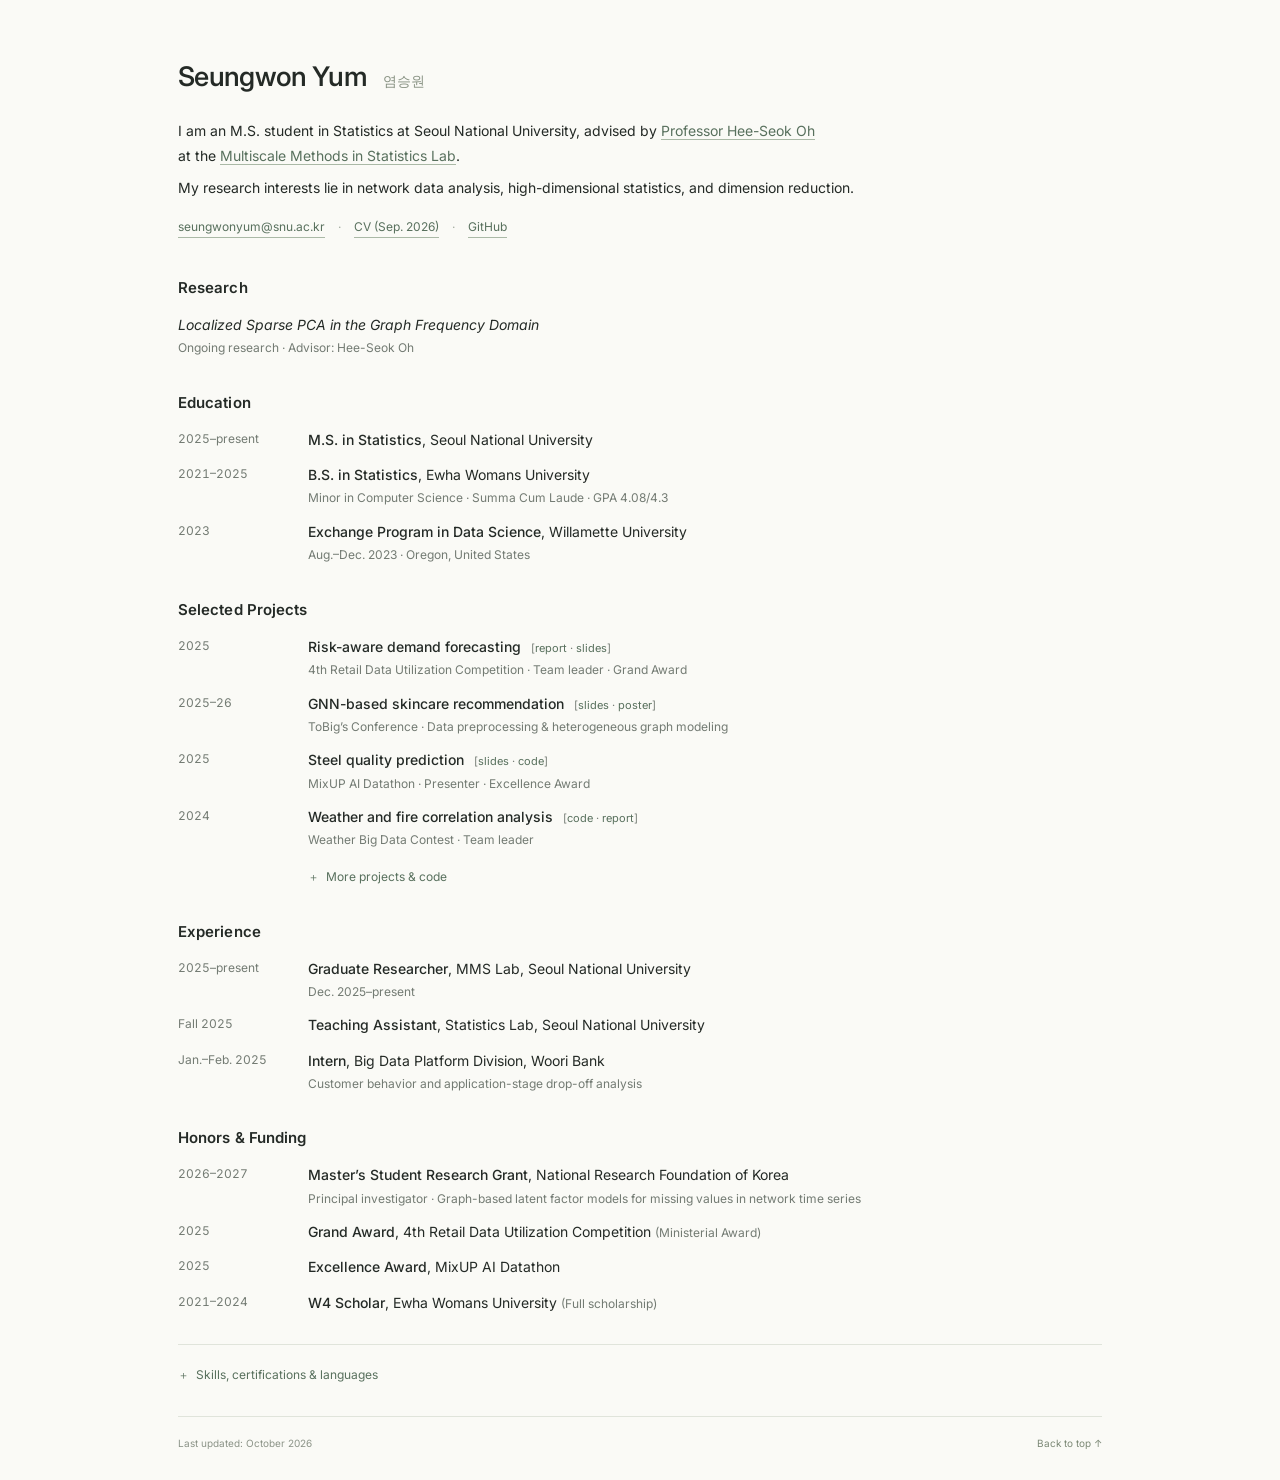
==== index.html @ ce967790 "Create minimal academic profile with research, project links, and CV" ====
<!doctype html>
<html lang="en"><head>
<meta charset="UTF-8"><meta name="viewport" content="width=device-width, initial-scale=1">
<title>Seungwon Yum | Statistics</title><meta name="description" content="Seungwon Yum, M.S. student in Statistics at Seoul National University. Research in localized sparse PCA in the graph frequency domain, network data, and high-dimensional statistics.">
<meta name="theme-color" content="#fafaf6"><link rel="canonical" href="https://anwishn.github.io/">
<meta property="og:title" content="Seungwon Yum | Statistics"><meta property="og:description" content="M.S. student in Statistics at Seoul National University. Research, education, and selected projects."><meta property="og:type" content="website"><meta property="og:url" content="https://anwishn.github.io/">
<link rel="icon" href="assets/favicon.svg" type="image/svg+xml"><link rel="stylesheet" href="styles.css">
<script type="application/ld+json">{"@context":"https://schema.org","@type":"Person","name":"Seungwon Yum","alternateName":"염승원","url":"https://anwishn.github.io/","email":"seungwonyum@snu.ac.kr","sameAs":["https://github.com/anwishn"],"affiliation":{"@type":"CollegeOrUniversity","name":"Seoul National University"}}</script>
</head><body><a class="skip" href="#main">Skip to content</a><div class="page">
<header><h1>Seungwon Yum <span lang="ko">염승원</span></h1>
<p>I am an M.S. student in Statistics at Seoul National University, advised by <a href="https://sites.google.com/site/heeseokoh" target="_blank" rel="noopener">Professor Hee-Seok Oh</a><br class="desktop-break"> at the <a href="https://sites.google.com/view/snumultiscale/" target="_blank" rel="noopener">Multiscale Methods in Statistics Lab</a>.</p>
<p>My research interests lie in network data analysis, high-dimensional statistics, and dimension reduction.</p>
<p class="contact"><a href="mailto:seungwonyum@snu.ac.kr">seungwonyum@snu.ac.kr</a><span>·</span><a href="assets/seungwon-yum-cv.pdf" target="_blank" rel="noopener">CV (Sep. 2026)</a><span>·</span><a href="https://github.com/anwishn" target="_blank" rel="noopener">GitHub</a></p>
</header><main id="main">
<section id="research"><h2>Research</h2><p class="research-title">Localized Sparse PCA in the Graph Frequency Domain</p><p class="sub">Ongoing research · Advisor: Hee-Seok Oh</p></section>
<section id="education"><h2>Education</h2><ul class="rows">
<li><span class="year">2025–present</span><div><strong>M.S. in Statistics</strong>, Seoul National University</div></li>
<li><span class="year">2021–2025</span><div><strong>B.S. in Statistics</strong>, Ewha Womans University<span class="sub">Minor in Computer Science · Summa Cum Laude · GPA 4.08/4.3</span></div></li>
<li><span class="year">2023</span><div><strong>Exchange Program in Data Science</strong>, Willamette University<span class="sub">Aug.–Dec. 2023 · Oregon, United States</span></div></li>
</ul></section>
<section id="projects"><h2>Selected Projects</h2><ul class="rows projects"><li><span class="year">2025</span><div><strong>Risk-aware demand forecasting</strong> <span class="links">[<a href="https://github.com/anwishn/project/blob/main/%5B6.%20%EC%9C%A0%ED%86%B5%20%EA%B3%B5%EB%AA%A8%EC%A0%84%5D%20%EC%9C%A0%ED%86%B5%EB%8D%B0%EC%9D%B4%ED%84%B0%20%ED%99%9C%EC%9A%A9%20%EA%B2%BD%EC%A7%84%EB%8C%80%ED%9A%8C%20%EB%B6%84%EC%84%9D%EB%B3%B4%EA%B3%A0%EC%84%9C.pdf" target="_blank" rel="noopener">report</a> · <a href="https://github.com/anwishn/project/blob/main/%5B6.%20%EC%9C%A0%ED%86%B5%20%EA%B3%B5%EB%AA%A8%EC%A0%84%5D%20%EC%9C%A0%ED%86%B5%EB%8D%B0%EC%9D%B4%ED%84%B0%ED%99%9C%EC%9A%A9%EA%B2%BD%EC%A7%84%EB%8C%80%ED%9A%8C%20%EB%B0%9C%ED%91%9C%20PPT.pdf" target="_blank" rel="noopener">slides</a>]</span><span class="sub">4th Retail Data Utilization Competition · Team leader · Grand Award</span></div></li><li><span class="year">2025–26</span><div><strong>GNN-based skincare recommendation</strong> <span class="links">[<a href="https://github.com/anwishn/project/blob/main/%5B7.%20GNN%20%EC%B6%94%EC%B2%9C%EC%8B%9C%EC%8A%A4%ED%85%9C%5D%20%EC%A0%9C%2021%ED%9A%8C%20%ED%88%AC%EB%B9%85%EC%8A%A4%20%EC%BB%A8%ED%8D%BC%EB%9F%B0%EC%8A%A4%20%EB%B0%9C%ED%91%9C%20PPT.pdf" target="_blank" rel="noopener">slides</a> · <a href="https://github.com/anwishn/project/blob/main/%5B7.%20GNN%20%EC%B6%94%EC%B2%9C%EC%8B%9C%EC%8A%A4%ED%85%9C%5D%20%EC%A0%9C%2021%ED%9A%8C%20%ED%88%AC%EB%B9%85%EC%8A%A4%20%EC%BB%A8%ED%8D%BC%EB%9F%B0%EC%8A%A4%20%ED%8F%AC%EC%8A%A4%ED%84%B0.pdf" target="_blank" rel="noopener">poster</a>]</span><span class="sub">ToBig’s Conference · Data preprocessing &amp; heterogeneous graph modeling</span></div></li><li><span class="year">2025</span><div><strong>Steel quality prediction</strong> <span class="links">[<a href="https://github.com/anwishn/project/blob/main/%5B4.%20%ED%88%AC%EB%B9%85%EC%8A%A4%20%EB%8D%B0%EC%9D%B4%ED%84%B0%ED%86%A4%5D%20MixUP_AI_Datathon_ppt.pdf" target="_blank" rel="noopener">slides</a> · <a href="https://github.com/anwishn/project/blob/main/%5B4.%20%ED%88%AC%EB%B9%85%EC%8A%A4%20%EB%8D%B0%EC%9D%B4%ED%84%B0%ED%86%A4%5D%20ai_datathon_code.ipynb" target="_blank" rel="noopener">code</a>]</span><span class="sub">MixUP AI Datathon · Presenter · Excellence Award</span></div></li><li><span class="year">2024</span><div><strong>Weather and fire correlation analysis</strong> <span class="links">[<a href="https://github.com/anwishn/project/blob/main/%5B2.%20%EA%B8%B0%EC%83%81%EC%B2%AD%20%EB%B9%85%EB%8D%B0%EC%9D%B4%ED%84%B0%20%EC%BD%98%ED%85%8C%EC%8A%A4%ED%8A%B8%5D%20%EC%B5%9C%EC%A2%85%20code.R" target="_blank" rel="noopener">code</a> · <a href="https://github.com/anwishn/project/blob/main/%5B2.%20%EA%B8%B0%EC%83%81%EC%B2%AD%20%EB%B9%85%EB%8D%B0%EC%9D%B4%ED%84%B0%20%EC%BD%98%ED%85%8C%EC%8A%A4%ED%8A%B8%5D%20%EC%B5%9C%EC%A2%85%EA%B3%B5%EB%AA%A8%EC%95%88.pdf" target="_blank" rel="noopener">report</a>]</span><span class="sub">Weather Big Data Contest · Team leader</span></div></li></ul>
<details class="more"><summary>More projects &amp; code</summary><ul class="rows projects"><li><span class="year">2025</span><div><strong>Menu demand forecasting</strong> <span class="links">[<a href="https://github.com/anwishn/project/blob/main/%5B5.%20LG%20Aimers%207%EA%B8%B0%5D%20LG_Aimers_7%EA%B8%B0_1DCNN%2Bbilstm.ipynb" target="_blank" rel="noopener">code</a>]</span><span class="sub">LG Aimers · 1D CNN + BiLSTM</span></div></li><li><span class="year">2025</span><div><strong>Customer journey analysis</strong> <span class="links">[<a href="https://github.com/anwishn/project" target="_blank" rel="noopener">GitHub</a>]</span><span class="sub">Woori Bank internship · CDP digital logs and funnel analysis</span></div></li><li><span class="year">2023</span><div><strong>Mushroom image classification</strong> <span class="links">[<a href="https://github.com/anwishn/project/blob/main/%5B1.%20%EA%B5%90%ED%99%98%ED%95%99%EC%83%9D%20%ED%94%84%EB%A1%9C%EC%A0%9D%ED%8A%B8%5D%20Mushroom_Model_final.ipynb" target="_blank" rel="noopener">code</a>]</span><span class="sub">Willamette University · Team project</span></div></li></ul><p class="archive-label">Study notes &amp; coursework</p><p class="archive-links"><a href="https://github.com/anwishn/ESAA_OB_23-1" target="_blank" rel="noopener">ESAA_OB_23-1</a> · <a href="https://github.com/anwishn/ESAA_YB_22-2" target="_blank" rel="noopener">ESAA_YB_22-2</a> · <a href="https://github.com/anwishn/HoPy" target="_blank" rel="noopener">HoPy</a> · <a href="https://github.com/anwishn/practical-sql-2" target="_blank" rel="noopener">practical-sql-2</a> · <a href="https://github.com/anwishn/pytorch-study" target="_blank" rel="noopener">pytorch-study</a> · <a href="https://github.com/anwishn/TimeSeriesForecastingInPython" target="_blank" rel="noopener">TimeSeriesForecastingInPython</a> · <a href="https://github.com/anwishn/tobigs-23rd" target="_blank" rel="noopener">tobigs-23rd</a></p><p class="small">The SQL and time-series book repositories are forks of the original authors’ materials.</p></details></section>
<section id="experience"><h2>Experience</h2><ul class="rows">
<li><span class="year">2025–present</span><div><strong>Graduate Researcher</strong>, MMS Lab, Seoul National University<span class="sub">Dec. 2025–present</span></div></li>
<li><span class="year">Fall 2025</span><div><strong>Teaching Assistant</strong>, Statistics Lab, Seoul National University</div></li>
<li><span class="year">Jan.–Feb. 2025</span><div><strong>Intern</strong>, Big Data Platform Division, Woori Bank<span class="sub">Customer behavior and application-stage drop-off analysis</span></div></li>
</ul></section>
<section id="honors"><h2>Honors &amp; Funding</h2><ul class="rows">
<li><span class="year">2026–2027</span><div><strong>Master’s Student Research Grant</strong>, National Research Foundation of Korea<span class="sub">Principal investigator · Graph-based latent factor models for missing values in network time series</span></div></li>
<li><span class="year">2025</span><div><strong>Grand Award</strong>, 4th Retail Data Utilization Competition <span class="quiet">(Ministerial Award)</span></div></li>
<li><span class="year">2025</span><div><strong>Excellence Award</strong>, MixUP AI Datathon</div></li>
<li><span class="year">2021–2024</span><div><strong>W4 Scholar</strong>, Ewha Womans University <span class="quiet">(Full scholarship)</span></div></li>
</ul></section>
<details class="extras"><summary>Skills, certifications &amp; languages</summary><div class="extra-content"><p><strong>Tools:</strong> Python, R, SQL, SAS, PyTorch, LaTeX.</p><p><strong>Certifications:</strong> ADsP (Mar. 2023), SQLD (Jul. 2023), Big Data Analysis Engineer (Dec. 2025).</p><p><strong>Languages:</strong> Korean (native), English (advanced). OPIc AL (Jan. 2026); TOEIC 905 (Feb. 2026).</p></div></details>
</main><footer>Last updated: October 2026 <a href="#">Back to top ↑</a></footer>
</div></body></html>
---- styles.css ----
@import url('https://fonts.googleapis.com/css2?family=Inter:wght@400;450;500;550;600&display=swap');
:root{color-scheme:light;--paper:#fafaf6;--ink:#242a26;--muted:#737b73;--accent:#58705d;--line:#e0e4db}*{box-sizing:border-box}html{scroll-behavior:smooth;scroll-padding-top:30px}body{margin:0;background:var(--paper);color:var(--ink);font-family:Inter,-apple-system,BlinkMacSystemFont,'Segoe UI',sans-serif;font-size:14px;line-height:1.8;-webkit-font-smoothing:antialiased}.page{max-width:1020px;margin:0 auto;padding:59px 48px 28px}a{color:var(--accent);text-decoration:none;border-bottom:1px solid #aab9a6;text-underline-offset:3px}a:hover{color:#24472e;border-color:#24472e}a:focus-visible,summary:focus-visible{outline:2px solid var(--accent);outline-offset:4px}h1,h2,p{margin:0}header{margin-bottom:36px}h1{font-size:27px;line-height:1.3;font-weight:550;letter-spacing:-.025em;margin:0 0 24px}h1 span{font-family:-apple-system,BlinkMacSystemFont,sans-serif;font-size:14px;font-weight:400;color:#889283;letter-spacing:0;margin-left:11px}header>p{margin:7px 0}.contact{display:flex;align-items:center;gap:13px;flex-wrap:wrap;margin-top:15px!important;font-size:12px}.contact>span{color:#a2aa9e}section{margin-top:30px}h2{font-size:15px;font-weight:600;letter-spacing:.005em;margin-bottom:11px}.research-title{font-style:italic;font-size:14px}.sub{display:block;color:var(--muted);font-size:12px;line-height:1.8}.rows{list-style:none;margin:0;padding:0}.rows>li{display:grid;grid-template-columns:120px 1fr;gap:10px;margin:10px 0}.year{font-size:12px;color:var(--muted);padding-top:1px;font-variant-numeric:tabular-nums;white-space:nowrap}strong{font-weight:500}.links{font-size:11px;white-space:nowrap;color:var(--muted);margin-left:6px}.links a{border-bottom:none}.links a:hover{text-decoration:underline}.quiet{color:var(--muted);font-size:12px}.more{margin:15px 0 0 130px;font-size:12px}summary{color:var(--accent);cursor:pointer;list-style:none;display:inline-block;font-size:12px}summary:before{content:'＋';display:inline-block;font-size:11px;margin-right:7px}details[open]>summary:before{content:'−'}summary::-webkit-details-marker{display:none}summary:hover{text-decoration:underline;text-underline-offset:4px}.more>.rows{margin-top:16px}.more .rows>li{grid-template-columns:52px 1fr}.archive-label{font-weight:500;margin:18px 0 6px}.archive-links{font-size:11px;line-height:2.3;overflow-wrap:anywhere}.archive-links a{white-space:normal}.small{font-size:10px;color:var(--muted);margin-top:5px}.extras{margin-top:29px;padding-top:16px;border-top:1px solid var(--line)}.extra-content{padding-top:12px;font-size:12px;color:var(--muted)}.extra-content p{margin:5px 0}footer{display:flex;justify-content:space-between;border-top:1px solid var(--line);margin-top:30px;padding-top:17px;font-size:10px;color:#8b9387}footer a{border:0;color:#7b8875}.skip{position:fixed;top:-100px;left:12px;background:var(--paper);padding:8px;z-index:10}.skip:focus{top:8px}::selection{background:#e1e8d8}@media(min-width:1500px){.page{padding-top:76px}}@media(max-width:700px){body{font-size:13px;line-height:1.8}.page{padding:35px 24px 24px}h1{font-size:25px;margin-bottom:21px}.desktop-break{display:none}header{margin-bottom:30px}section{margin-top:28px}.rows>li{grid-template-columns:1fr;gap:1px;margin:14px 0}.year{font-size:11px}.sub{font-size:11px}.more{margin-left:0}.more .rows>li{grid-template-columns:1fr}.contact{font-size:11px;gap:10px}h2{font-size:14px}.research-title{font-size:13px}.links{display:inline;margin-left:3px}.extras{margin-top:26px}footer{margin-top:24px}}@media(prefers-reduced-motion:reduce){html{scroll-behavior:auto}}@media print{body{background:white;font-size:11px}.page{max-width:none;padding:0}.extras,.more,footer,.skip{display:none}section{break-inside:avoid;margin-top:20px}a{color:inherit}}
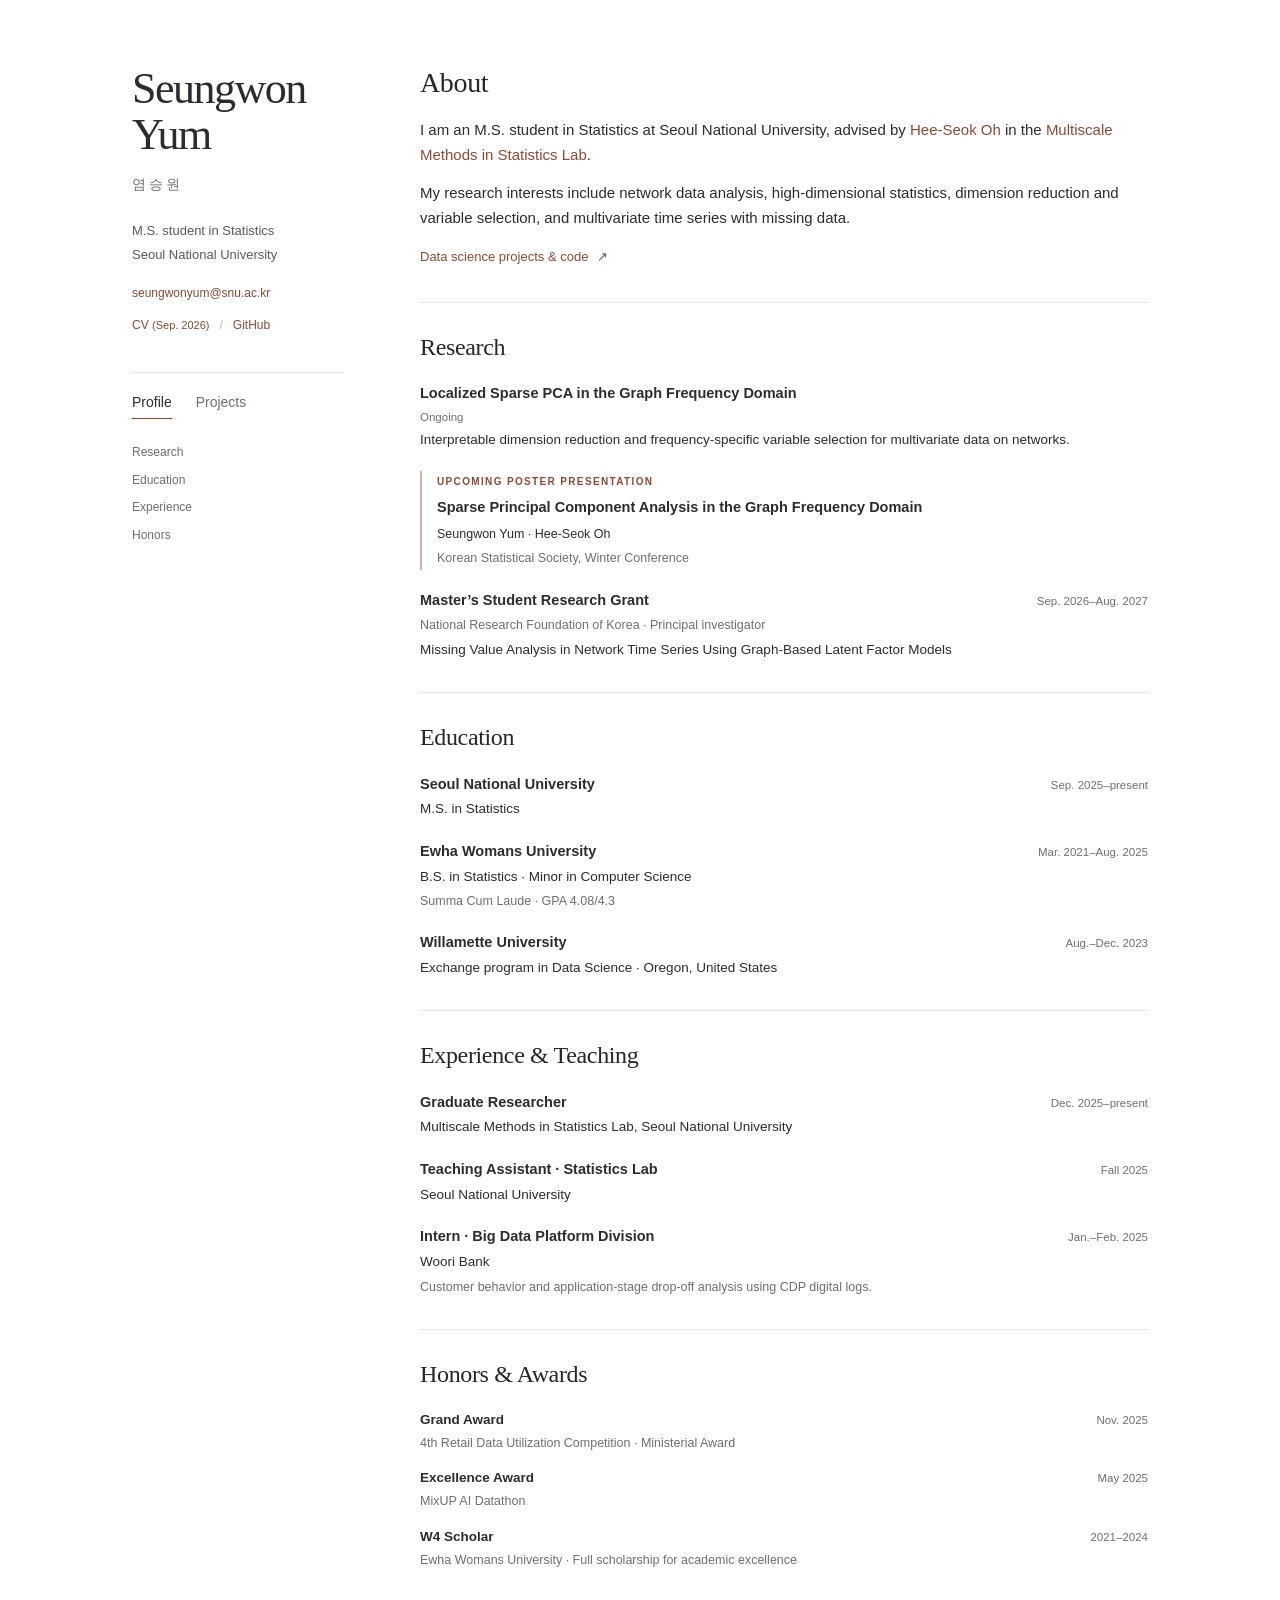
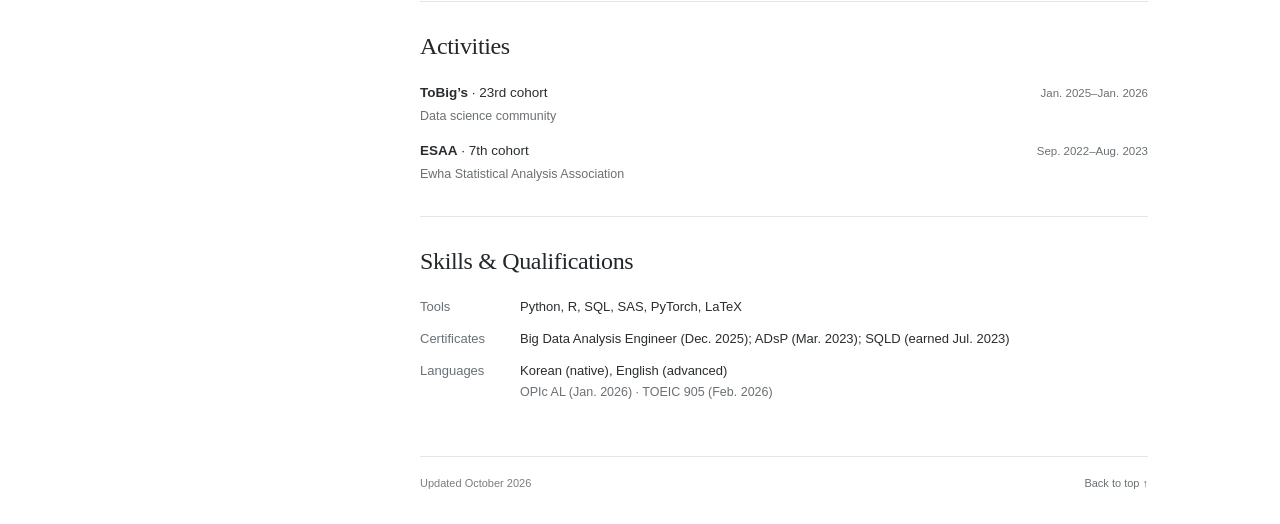
==== commit df972711: "Redesign academic profile with sidebar, project archive, and upcoming KSS poster" ====
--- a/index.html
+++ b/index.html
@@ -1,36 +1,53 @@
 <!doctype html>
 <html lang="en"><head>
-<meta charset="UTF-8"><meta name="viewport" content="width=device-width, initial-scale=1">
-<title>Seungwon Yum | Statistics</title><meta name="description" content="Seungwon Yum, M.S. student in Statistics at Seoul National University. Research in localized sparse PCA in the graph frequency domain, network data, and high-dimensional statistics.">
-<meta name="theme-color" content="#fafaf6"><link rel="canonical" href="https://anwishn.github.io/">
-<meta property="og:title" content="Seungwon Yum | Statistics"><meta property="og:description" content="M.S. student in Statistics at Seoul National University. Research, education, and selected projects."><meta property="og:type" content="website"><meta property="og:url" content="https://anwishn.github.io/">
+<meta charset="utf-8"><meta name="viewport" content="width=device-width, initial-scale=1">
+<title>Seungwon Yum</title>
+<meta name="description" content="Seungwon Yum, M.S. student in Statistics at Seoul National University. Research in graph-frequency methods, sparse dimension reduction, and network data analysis.">
+<meta name="theme-color" content="#ffffff"><link rel="canonical" href="https://anwishn.github.io/">
+<meta property="og:title" content="Seungwon Yum"><meta property="og:description" content="Statistics at Seoul National University. Research, academic profile, and data science projects."><meta property="og:type" content="website"><meta property="og:url" content="https://anwishn.github.io/">
 <link rel="icon" href="assets/favicon.svg" type="image/svg+xml"><link rel="stylesheet" href="styles.css">
 <script type="application/ld+json">{"@context":"https://schema.org","@type":"Person","name":"Seungwon Yum","alternateName":"염승원","url":"https://anwishn.github.io/","email":"seungwonyum@snu.ac.kr","sameAs":["https://github.com/anwishn"],"affiliation":{"@type":"CollegeOrUniversity","name":"Seoul National University"}}</script>
-</head><body><a class="skip" href="#main">Skip to content</a><div class="page">
-<header><h1>Seungwon Yum <span lang="ko">염승원</span></h1>
-<p>I am an M.S. student in Statistics at Seoul National University, advised by <a href="https://sites.google.com/site/heeseokoh" target="_blank" rel="noopener">Professor Hee-Seok Oh</a><br class="desktop-break"> at the <a href="https://sites.google.com/view/snumultiscale/" target="_blank" rel="noopener">Multiscale Methods in Statistics Lab</a>.</p>
-<p>My research interests lie in network data analysis, high-dimensional statistics, and dimension reduction.</p>
-<p class="contact"><a href="mailto:seungwonyum@snu.ac.kr">seungwonyum@snu.ac.kr</a><span>·</span><a href="assets/seungwon-yum-cv.pdf" target="_blank" rel="noopener">CV (Sep. 2026)</a><span>·</span><a href="https://github.com/anwishn" target="_blank" rel="noopener">GitHub</a></p>
-</header><main id="main">
-<section id="research"><h2>Research</h2><p class="research-title">Localized Sparse PCA in the Graph Frequency Domain</p><p class="sub">Ongoing research · Advisor: Hee-Seok Oh</p></section>
-<section id="education"><h2>Education</h2><ul class="rows">
-<li><span class="year">2025–present</span><div><strong>M.S. in Statistics</strong>, Seoul National University</div></li>
-<li><span class="year">2021–2025</span><div><strong>B.S. in Statistics</strong>, Ewha Womans University<span class="sub">Minor in Computer Science · Summa Cum Laude · GPA 4.08/4.3</span></div></li>
-<li><span class="year">2023</span><div><strong>Exchange Program in Data Science</strong>, Willamette University<span class="sub">Aug.–Dec. 2023 · Oregon, United States</span></div></li>
+</head><body><a class="skip" href="#main">Skip to content</a>
+<div class="layout"><header class="identity">
+<a class="name" href="./" aria-label="Seungwon Yum home">Seungwon <span>Yum</span></a>
+<p class="korean-name" lang="ko">염승원</p>
+<p class="affiliation">M.S. student in Statistics<span>Seoul National University</span></p>
+<div class="contact"><a class="email" href="mailto:seungwonyum@snu.ac.kr">seungwonyum@snu.ac.kr</a><div><a href="assets/seungwon-yum-cv.pdf" target="_blank" rel="noopener">CV <span class="cv-date">(Sep. 2026)</span></a><span class="sep">/</span><a href="https://github.com/anwishn" target="_blank" rel="noopener">GitHub</a></div></div>
+<nav class="page-nav" aria-label="Main navigation"><a href="./" aria-current="page">Profile</a><a href="projects.html">Projects</a></nav>
+<nav class="section-nav" aria-label="On this page"><a href="#research">Research</a><a href="#education">Education</a><a href="#experience">Experience</a><a href="#honors">Honors</a></nav>
+</header><div class="content"><main id="main">
+<section class="intro" aria-labelledby="about-title"><h1 id="about-title">About</h1>
+<p>I am an M.S. student in Statistics at Seoul National University, advised by <a href="https://sites.google.com/site/heeseokoh" target="_blank" rel="noopener">Hee-Seok Oh</a> in the <a href="https://sites.google.com/view/snumultiscale/" target="_blank" rel="noopener">Multiscale Methods in Statistics Lab</a>.</p>
+<p>My research interests include network data analysis, high-dimensional statistics, dimension reduction and variable selection, and multivariate time series with missing data.</p>
+<a class="text-link" href="projects.html">Data science projects &amp; code <span aria-hidden="true">↗</span></a>
+</section>
+<section id="research"><h2>Research</h2>
+<article class="entry"><div class="entry-heading"><h3>Localized Sparse PCA in the Graph Frequency Domain</h3><span class="date">Ongoing</span></div><p>Interpretable dimension reduction and frequency-specific variable selection for multivariate data on networks.</p></article>
+<article class="entry presentation"><p class="eyebrow">Upcoming poster presentation</p><h3>Sparse Principal Component Analysis in the Graph Frequency Domain</h3><p class="authors">Seungwon Yum · Hee-Seok Oh</p><p class="meta">Korean Statistical Society, Winter Conference</p></article>
+<article class="entry"><div class="entry-heading"><h3>Master’s Student Research Grant</h3><span class="date">Sep. 2026–Aug. 2027</span></div><p class="meta">National Research Foundation of Korea · Principal investigator</p><p>Missing Value Analysis in Network Time Series Using Graph-Based Latent Factor Models</p></article>
+</section>
+<section id="education"><h2>Education</h2><div class="entries">
+<article class="entry"><div class="entry-heading"><h3>Seoul National University</h3><span class="date">Sep. 2025–present</span></div><p>M.S. in Statistics</p></article>
+<article class="entry"><div class="entry-heading"><h3>Ewha Womans University</h3><span class="date">Mar. 2021–Aug. 2025</span></div><p>B.S. in Statistics · Minor in Computer Science</p><p class="meta">Summa Cum Laude · GPA 4.08/4.3</p></article>
+<article class="entry"><div class="entry-heading"><h3>Willamette University</h3><span class="date">Aug.–Dec. 2023</span></div><p>Exchange program in Data Science · Oregon, United States</p></article>
+</div></section>
+<section id="experience"><h2>Experience &amp; Teaching</h2><div class="entries">
+<article class="entry"><div class="entry-heading"><h3>Graduate Researcher</h3><span class="date">Dec. 2025–present</span></div><p>Multiscale Methods in Statistics Lab, Seoul National University</p></article>
+<article class="entry"><div class="entry-heading"><h3>Teaching Assistant · Statistics Lab</h3><span class="date">Fall 2025</span></div><p>Seoul National University</p></article>
+<article class="entry"><div class="entry-heading"><h3>Intern · Big Data Platform Division</h3><span class="date">Jan.–Feb. 2025</span></div><p>Woori Bank</p><p class="meta">Customer behavior and application-stage drop-off analysis using CDP digital logs.</p></article>
+</div></section>
+<section id="honors"><h2>Honors &amp; Awards</h2><ul class="compact-list">
+<li><div><strong>Grand Award</strong><span class="meta">4th Retail Data Utilization Competition · Ministerial Award</span></div><span class="date">Nov. 2025</span></li>
+<li><div><strong>Excellence Award</strong><span class="meta">MixUP AI Datathon</span></div><span class="date">May 2025</span></li>
+<li><div><strong>W4 Scholar</strong><span class="meta">Ewha Womans University · Full scholarship for academic excellence</span></div><span class="date">2021–2024</span></li>
 </ul></section>
-<section id="projects"><h2>Selected Projects</h2><ul class="rows projects"><li><span class="year">2025</span><div><strong>Risk-aware demand forecasting</strong> <span class="links">[<a href="https://github.com/anwishn/project/blob/main/%5B6.%20%EC%9C%A0%ED%86%B5%20%EA%B3%B5%EB%AA%A8%EC%A0%84%5D%20%EC%9C%A0%ED%86%B5%EB%8D%B0%EC%9D%B4%ED%84%B0%20%ED%99%9C%EC%9A%A9%20%EA%B2%BD%EC%A7%84%EB%8C%80%ED%9A%8C%20%EB%B6%84%EC%84%9D%EB%B3%B4%EA%B3%A0%EC%84%9C.pdf" target="_blank" rel="noopener">report</a> · <a href="https://github.com/anwishn/project/blob/main/%5B6.%20%EC%9C%A0%ED%86%B5%20%EA%B3%B5%EB%AA%A8%EC%A0%84%5D%20%EC%9C%A0%ED%86%B5%EB%8D%B0%EC%9D%B4%ED%84%B0%ED%99%9C%EC%9A%A9%EA%B2%BD%EC%A7%84%EB%8C%80%ED%9A%8C%20%EB%B0%9C%ED%91%9C%20PPT.pdf" target="_blank" rel="noopener">slides</a>]</span><span class="sub">4th Retail Data Utilization Competition · Team leader · Grand Award</span></div></li><li><span class="year">2025–26</span><div><strong>GNN-based skincare recommendation</strong> <span class="links">[<a href="https://github.com/anwishn/project/blob/main/%5B7.%20GNN%20%EC%B6%94%EC%B2%9C%EC%8B%9C%EC%8A%A4%ED%85%9C%5D%20%EC%A0%9C%2021%ED%9A%8C%20%ED%88%AC%EB%B9%85%EC%8A%A4%20%EC%BB%A8%ED%8D%BC%EB%9F%B0%EC%8A%A4%20%EB%B0%9C%ED%91%9C%20PPT.pdf" target="_blank" rel="noopener">slides</a> · <a href="https://github.com/anwishn/project/blob/main/%5B7.%20GNN%20%EC%B6%94%EC%B2%9C%EC%8B%9C%EC%8A%A4%ED%85%9C%5D%20%EC%A0%9C%2021%ED%9A%8C%20%ED%88%AC%EB%B9%85%EC%8A%A4%20%EC%BB%A8%ED%8D%BC%EB%9F%B0%EC%8A%A4%20%ED%8F%AC%EC%8A%A4%ED%84%B0.pdf" target="_blank" rel="noopener">poster</a>]</span><span class="sub">ToBig’s Conference · Data preprocessing &amp; heterogeneous graph modeling</span></div></li><li><span class="year">2025</span><div><strong>Steel quality prediction</strong> <span class="links">[<a href="https://github.com/anwishn/project/blob/main/%5B4.%20%ED%88%AC%EB%B9%85%EC%8A%A4%20%EB%8D%B0%EC%9D%B4%ED%84%B0%ED%86%A4%5D%20MixUP_AI_Datathon_ppt.pdf" target="_blank" rel="noopener">slides</a> · <a href="https://github.com/anwishn/project/blob/main/%5B4.%20%ED%88%AC%EB%B9%85%EC%8A%A4%20%EB%8D%B0%EC%9D%B4%ED%84%B0%ED%86%A4%5D%20ai_datathon_code.ipynb" target="_blank" rel="noopener">code</a>]</span><span class="sub">MixUP AI Datathon · Presenter · Excellence Award</span></div></li><li><span class="year">2024</span><div><strong>Weather and fire correlation analysis</strong> <span class="links">[<a href="https://github.com/anwishn/project/blob/main/%5B2.%20%EA%B8%B0%EC%83%81%EC%B2%AD%20%EB%B9%85%EB%8D%B0%EC%9D%B4%ED%84%B0%20%EC%BD%98%ED%85%8C%EC%8A%A4%ED%8A%B8%5D%20%EC%B5%9C%EC%A2%85%20code.R" target="_blank" rel="noopener">code</a> · <a href="https://github.com/anwishn/project/blob/main/%5B2.%20%EA%B8%B0%EC%83%81%EC%B2%AD%20%EB%B9%85%EB%8D%B0%EC%9D%B4%ED%84%B0%20%EC%BD%98%ED%85%8C%EC%8A%A4%ED%8A%B8%5D%20%EC%B5%9C%EC%A2%85%EA%B3%B5%EB%AA%A8%EC%95%88.pdf" target="_blank" rel="noopener">report</a>]</span><span class="sub">Weather Big Data Contest · Team leader</span></div></li></ul>
-<details class="more"><summary>More projects &amp; code</summary><ul class="rows projects"><li><span class="year">2025</span><div><strong>Menu demand forecasting</strong> <span class="links">[<a href="https://github.com/anwishn/project/blob/main/%5B5.%20LG%20Aimers%207%EA%B8%B0%5D%20LG_Aimers_7%EA%B8%B0_1DCNN%2Bbilstm.ipynb" target="_blank" rel="noopener">code</a>]</span><span class="sub">LG Aimers · 1D CNN + BiLSTM</span></div></li><li><span class="year">2025</span><div><strong>Customer journey analysis</strong> <span class="links">[<a href="https://github.com/anwishn/project" target="_blank" rel="noopener">GitHub</a>]</span><span class="sub">Woori Bank internship · CDP digital logs and funnel analysis</span></div></li><li><span class="year">2023</span><div><strong>Mushroom image classification</strong> <span class="links">[<a href="https://github.com/anwishn/project/blob/main/%5B1.%20%EA%B5%90%ED%99%98%ED%95%99%EC%83%9D%20%ED%94%84%EB%A1%9C%EC%A0%9D%ED%8A%B8%5D%20Mushroom_Model_final.ipynb" target="_blank" rel="noopener">code</a>]</span><span class="sub">Willamette University · Team project</span></div></li></ul><p class="archive-label">Study notes &amp; coursework</p><p class="archive-links"><a href="https://github.com/anwishn/ESAA_OB_23-1" target="_blank" rel="noopener">ESAA_OB_23-1</a> · <a href="https://github.com/anwishn/ESAA_YB_22-2" target="_blank" rel="noopener">ESAA_YB_22-2</a> · <a href="https://github.com/anwishn/HoPy" target="_blank" rel="noopener">HoPy</a> · <a href="https://github.com/anwishn/practical-sql-2" target="_blank" rel="noopener">practical-sql-2</a> · <a href="https://github.com/anwishn/pytorch-study" target="_blank" rel="noopener">pytorch-study</a> · <a href="https://github.com/anwishn/TimeSeriesForecastingInPython" target="_blank" rel="noopener">TimeSeriesForecastingInPython</a> · <a href="https://github.com/anwishn/tobigs-23rd" target="_blank" rel="noopener">tobigs-23rd</a></p><p class="small">The SQL and time-series book repositories are forks of the original authors’ materials.</p></details></section>
-<section id="experience"><h2>Experience</h2><ul class="rows">
-<li><span class="year">2025–present</span><div><strong>Graduate Researcher</strong>, MMS Lab, Seoul National University<span class="sub">Dec. 2025–present</span></div></li>
-<li><span class="year">Fall 2025</span><div><strong>Teaching Assistant</strong>, Statistics Lab, Seoul National University</div></li>
-<li><span class="year">Jan.–Feb. 2025</span><div><strong>Intern</strong>, Big Data Platform Division, Woori Bank<span class="sub">Customer behavior and application-stage drop-off analysis</span></div></li>
+<section id="community"><h2>Activities</h2><ul class="compact-list">
+<li><div><strong>ToBig’s</strong> · 23rd cohort<span class="meta">Data science community</span></div><span class="date">Jan. 2025–Jan. 2026</span></li>
+<li><div><strong>ESAA</strong> · 7th cohort<span class="meta">Ewha Statistical Analysis Association</span></div><span class="date">Sep. 2022–Aug. 2023</span></li>
 </ul></section>
-<section id="honors"><h2>Honors &amp; Funding</h2><ul class="rows">
-<li><span class="year">2026–2027</span><div><strong>Master’s Student Research Grant</strong>, National Research Foundation of Korea<span class="sub">Principal investigator · Graph-based latent factor models for missing values in network time series</span></div></li>
-<li><span class="year">2025</span><div><strong>Grand Award</strong>, 4th Retail Data Utilization Competition <span class="quiet">(Ministerial Award)</span></div></li>
-<li><span class="year">2025</span><div><strong>Excellence Award</strong>, MixUP AI Datathon</div></li>
-<li><span class="year">2021–2024</span><div><strong>W4 Scholar</strong>, Ewha Womans University <span class="quiet">(Full scholarship)</span></div></li>
-</ul></section>
-<details class="extras"><summary>Skills, certifications &amp; languages</summary><div class="extra-content"><p><strong>Tools:</strong> Python, R, SQL, SAS, PyTorch, LaTeX.</p><p><strong>Certifications:</strong> ADsP (Mar. 2023), SQLD (Jul. 2023), Big Data Analysis Engineer (Dec. 2025).</p><p><strong>Languages:</strong> Korean (native), English (advanced). OPIc AL (Jan. 2026); TOEIC 905 (Feb. 2026).</p></div></details>
-</main><footer>Last updated: October 2026 <a href="#">Back to top ↑</a></footer>
-</div></body></html>+<section id="additional"><h2>Skills &amp; Qualifications</h2><dl class="qualifications">
+<div><dt>Tools</dt><dd>Python, R, SQL, SAS, PyTorch, LaTeX</dd></div>
+<div><dt>Certificates</dt><dd>Big Data Analysis Engineer (Dec. 2025); ADsP (Mar. 2023); SQLD (earned Jul. 2023)</dd></div>
+<div><dt>Languages</dt><dd>Korean (native), English (advanced)<span class="meta">OPIc AL (Jan. 2026) · TOEIC 905 (Feb. 2026)</span></dd></div>
+</dl></section></main>
+<footer><span>Updated October 2026</span><a href="#main">Back to top ↑</a></footer></div></div></body></html>
--- a/styles.css
+++ b/styles.css
@@ -1,2 +1,9 @@
-@import url('https://fonts.googleapis.com/css2?family=Inter:wght@400;450;500;550;600&display=swap');
-:root{color-scheme:light;--paper:#fafaf6;--ink:#242a26;--muted:#737b73;--accent:#58705d;--line:#e0e4db}*{box-sizing:border-box}html{scroll-behavior:smooth;scroll-padding-top:30px}body{margin:0;background:var(--paper);color:var(--ink);font-family:Inter,-apple-system,BlinkMacSystemFont,'Segoe UI',sans-serif;font-size:14px;line-height:1.8;-webkit-font-smoothing:antialiased}.page{max-width:1020px;margin:0 auto;padding:59px 48px 28px}a{color:var(--accent);text-decoration:none;border-bottom:1px solid #aab9a6;text-underline-offset:3px}a:hover{color:#24472e;border-color:#24472e}a:focus-visible,summary:focus-visible{outline:2px solid var(--accent);outline-offset:4px}h1,h2,p{margin:0}header{margin-bottom:36px}h1{font-size:27px;line-height:1.3;font-weight:550;letter-spacing:-.025em;margin:0 0 24px}h1 span{font-family:-apple-system,BlinkMacSystemFont,sans-serif;font-size:14px;font-weight:400;color:#889283;letter-spacing:0;margin-left:11px}header>p{margin:7px 0}.contact{display:flex;align-items:center;gap:13px;flex-wrap:wrap;margin-top:15px!important;font-size:12px}.contact>span{color:#a2aa9e}section{margin-top:30px}h2{font-size:15px;font-weight:600;letter-spacing:.005em;margin-bottom:11px}.research-title{font-style:italic;font-size:14px}.sub{display:block;color:var(--muted);font-size:12px;line-height:1.8}.rows{list-style:none;margin:0;padding:0}.rows>li{display:grid;grid-template-columns:120px 1fr;gap:10px;margin:10px 0}.year{font-size:12px;color:var(--muted);padding-top:1px;font-variant-numeric:tabular-nums;white-space:nowrap}strong{font-weight:500}.links{font-size:11px;white-space:nowrap;color:var(--muted);margin-left:6px}.links a{border-bottom:none}.links a:hover{text-decoration:underline}.quiet{color:var(--muted);font-size:12px}.more{margin:15px 0 0 130px;font-size:12px}summary{color:var(--accent);cursor:pointer;list-style:none;display:inline-block;font-size:12px}summary:before{content:'＋';display:inline-block;font-size:11px;margin-right:7px}details[open]>summary:before{content:'−'}summary::-webkit-details-marker{display:none}summary:hover{text-decoration:underline;text-underline-offset:4px}.more>.rows{margin-top:16px}.more .rows>li{grid-template-columns:52px 1fr}.archive-label{font-weight:500;margin:18px 0 6px}.archive-links{font-size:11px;line-height:2.3;overflow-wrap:anywhere}.archive-links a{white-space:normal}.small{font-size:10px;color:var(--muted);margin-top:5px}.extras{margin-top:29px;padding-top:16px;border-top:1px solid var(--line)}.extra-content{padding-top:12px;font-size:12px;color:var(--muted)}.extra-content p{margin:5px 0}footer{display:flex;justify-content:space-between;border-top:1px solid var(--line);margin-top:30px;padding-top:17px;font-size:10px;color:#8b9387}footer a{border:0;color:#7b8875}.skip{position:fixed;top:-100px;left:12px;background:var(--paper);padding:8px;z-index:10}.skip:focus{top:8px}::selection{background:#e1e8d8}@media(min-width:1500px){.page{padding-top:76px}}@media(max-width:700px){body{font-size:13px;line-height:1.8}.page{padding:35px 24px 24px}h1{font-size:25px;margin-bottom:21px}.desktop-break{display:none}header{margin-bottom:30px}section{margin-top:28px}.rows>li{grid-template-columns:1fr;gap:1px;margin:14px 0}.year{font-size:11px}.sub{font-size:11px}.more{margin-left:0}.more .rows>li{grid-template-columns:1fr}.contact{font-size:11px;gap:10px}h2{font-size:14px}.research-title{font-size:13px}.links{display:inline;margin-left:3px}.extras{margin-top:26px}footer{margin-top:24px}}@media(prefers-reduced-motion:reduce){html{scroll-behavior:auto}}@media print{body{background:white;font-size:11px}.page{max-width:none;padding:0}.extras,.more,footer,.skip{display:none}section{break-inside:avoid;margin-top:20px}a{color:inherit}}
+
+:root{--ink:#292d30;--muted:#6a7074;--accent:#8a4b35;--line:#e5e5e2;--serif:Georgia,"Times New Roman",serif;--sans:-apple-system,BlinkMacSystemFont,"Segoe UI",Arial,sans-serif}
+*{box-sizing:border-box}html{scroll-behavior:smooth;scroll-padding-top:32px}body{margin:0;background:#fff;color:var(--ink);font-family:var(--sans);font-size:15px;line-height:1.7;-webkit-font-smoothing:antialiased}a{color:var(--accent);text-decoration:none;text-underline-offset:4px}a:hover{text-decoration:underline}a:focus-visible,summary:focus-visible{outline:2px solid var(--accent);outline-offset:5px;border-radius:1px}::selection{background:#efe1d9;color:#222}.layout{max-width:1100px;margin:0 auto;padding:66px 42px 32px;display:grid;grid-template-columns:212px minmax(0,1fr);gap:76px}.identity{align-self:start;position:sticky;top:56px}.name{font-family:var(--serif);font-size:44px;line-height:1.04;letter-spacing:-1.5px;color:var(--ink);display:inline-block}.name span{display:block}.name:hover{text-decoration:none}.korean-name{font-size:14px;color:var(--muted);letter-spacing:3px;margin:15px 0 23px}.affiliation{font-size:13px;line-height:1.8;margin:0 0 16px;color:#555d61}.affiliation span{display:block}.contact{font-size:12px;line-height:1.9}.contact .email{display:block;margin-bottom:9px}.contact .sep{margin:0 10px;color:#bcb9b5}.cv-date{font-size:11px}.page-nav{display:flex;gap:24px;margin-top:35px;border-top:1px solid var(--line);padding-top:18px;font-size:14px}.page-nav a{color:var(--muted);padding:0 0 4px}.page-nav a[aria-current]{color:var(--ink);border-bottom:1px solid var(--accent)}.section-nav{display:flex;flex-direction:column;align-items:flex-start;gap:7px;margin-top:23px;font-size:12px}.section-nav a{color:var(--muted)}.content{min-width:0}h1,h2,h3,p{margin:0}h1,h2{font-family:var(--serif);font-weight:400;color:#232729;letter-spacing:-.35px}h1{font-size:28px;line-height:1.2;margin:0 0 17px}h2{font-size:24px;line-height:1.3;margin-bottom:19px}h3{font-family:var(--sans);font-size:14.5px;font-weight:600;line-height:1.55}p+p{margin-top:8px}.intro{padding-bottom:28px}.intro p{margin:0 0 12px}.intro .text-link{display:inline-block;font-size:13px;margin-top:1px}.text-link span{margin-left:5px}main>section+section{padding-top:29px;border-top:1px solid var(--line);margin-top:6px}section{padding-bottom:25px;scroll-margin-top:28px}.entry+.entry{margin-top:19px}.entry-heading{display:flex;justify-content:space-between;align-items:baseline;gap:18px}.entry-heading h3{flex:1}.date{flex-shrink:0;color:var(--muted);font-size:11.5px;font-variant-numeric:tabular-nums;line-height:1.6;white-space:nowrap}.entry p{font-size:13.5px;line-height:1.7;margin-top:3px}.entry .meta,.meta{font-size:12.5px;line-height:1.65;color:var(--muted)}.entry .eyebrow{font-size:10px;text-transform:uppercase;letter-spacing:1.35px;font-weight:600;color:var(--accent);margin:0 0 6px}.presentation{padding:2px 0 2px 15px;border-left:2px solid #d6b4a3}.presentation h3{max-width:530px}.entry .authors{font-size:12.5px;margin-top:5px}.compact-list{list-style:none;padding:0;margin:0}.compact-list li{display:flex;justify-content:space-between;align-items:baseline;gap:22px;font-size:13.5px;margin-bottom:14px}.compact-list li:last-child{margin-bottom:0}.compact-list strong{font-weight:600}.compact-list .meta{display:block;margin-top:1px}.qualifications{margin:0;font-size:13px}.qualifications>div{display:grid;grid-template-columns:88px 1fr;gap:12px;margin-bottom:10px}.qualifications dt{color:var(--muted)}.qualifications dd{margin:0}.qualifications .meta{display:block}footer{border-top:1px solid var(--line);margin-top:18px;padding-top:17px;display:flex;justify-content:space-between;font-size:11px;color:#7a7d7f}footer a{color:var(--muted)}.skip{position:fixed;top:-60px;left:12px;background:white;border:1px solid var(--accent);padding:6px 14px;z-index:3}.skip:focus{top:12px}
+.project-list{padding-bottom:0}.project{padding-bottom:25px}.project+.project{padding-top:25px;border-top:1px solid var(--line)}.project-context{font-size:11.5px;color:var(--muted);margin-bottom:6px}.project-context span{white-space:nowrap}.project h2{font-size:22px;margin:0 0 5px}.project .role{font-size:12px;color:var(--muted);margin-bottom:11px}.project>p:not(.project-context):not(.role){font-size:13.5px}.project .outcome{font-size:12px!important;color:var(--accent);margin-top:9px}.resource-links{display:flex;flex-wrap:wrap;gap:17px;margin-top:9px;font-size:12px}.resource-links a{text-decoration:underline;text-decoration-color:#ddc6ba}.resource-links a:hover{text-decoration-color:var(--accent)}.archive{margin-top:13px}.archive summary{cursor:pointer;font-size:13px;color:var(--accent);width:fit-content}.archive-list,.repository-list{list-style:none;padding:0;margin:18px 0 0}.archive-list li{padding:12px 0;border-bottom:1px solid var(--line)}.archive-list h3{font-size:13px}.archive-list .resource-links{margin-top:3px}.additional-work{margin-top:16px}.repository-list li{margin:0 0 16px}.repository-list>li>a{font-size:13px;overflow-wrap:anywhere}.repository-list p{margin-top:2px}.repository-list p a{color:var(--muted);text-decoration:underline}
+@media(min-width:900px){#research>.entry:first-of-type .entry-heading{display:block}#research>.entry:first-of-type .date{display:block;margin:3px 0}#research>.entry:last-of-type .entry-heading{flex-wrap:wrap;gap:3px 16px}}
+@media(max-width:900px){.layout{grid-template-columns:185px minmax(0,1fr);gap:40px;padding:50px 30px}.name{font-size:39px}.entry-heading{display:block}.entry-heading .date{display:block;margin-top:2px}.compact-list li{gap:14px}.compact-list .date{font-size:10.5px}}
+@media(max-width:680px){html{scroll-padding-top:20px}.layout{display:block;padding:32px 24px 24px}.identity{position:static;margin-bottom:32px}.name{font-size:37px;letter-spacing:-1.2px}.name span{display:inline}.korean-name{display:inline-block;vertical-align:baseline;margin:0 0 0 11px;letter-spacing:2px;font-size:12px}.affiliation{margin:13px 0 11px;font-size:12px;line-height:1.65}.affiliation span{display:inline}.affiliation span:before{content:" · "}.contact{font-size:12px;display:flex;flex-wrap:wrap;gap:2px 18px}.contact .email{margin:0}.page-nav{margin-top:21px;padding-top:13px;gap:26px;font-size:13px}.section-nav{display:none}body{font-size:14px;line-height:1.75}h1{font-size:26px;margin-bottom:14px}h2{font-size:22px;margin-bottom:17px}.intro{padding-bottom:23px}main>section+section{padding-top:25px}.entry-heading{display:block}.entry-heading .date{margin:1px 0 4px;font-size:11px}.entry h3{font-size:14px}.entry p{font-size:13px}.entry+.entry{margin-top:18px}.compact-list li{display:block;font-size:13px;margin-bottom:17px}.compact-list li .date{display:block;margin-top:2px;font-size:11px}.qualifications>div{grid-template-columns:76px 1fr;gap:10px}.project h2{font-size:22px}.project-context{font-size:11px}.project-context span{display:block}.project-context span:first-letter{color:transparent}footer{font-size:10px;gap:12px}.presentation{padding-left:13px}}
+@media(prefers-reduced-motion:reduce){html{scroll-behavior:auto}}
+@media print{.layout{display:block;padding:0;max-width:none}.identity{position:static;margin:0 0 24px}.name span{display:inline}.section-nav,.page-nav,.skip,footer{display:none}.korean-name{margin:10px 0}.affiliation{margin:0}.contact{margin-top:5px}.entry,.project{break-inside:avoid}a{color:inherit}details{display:block}details>*{display:block}}
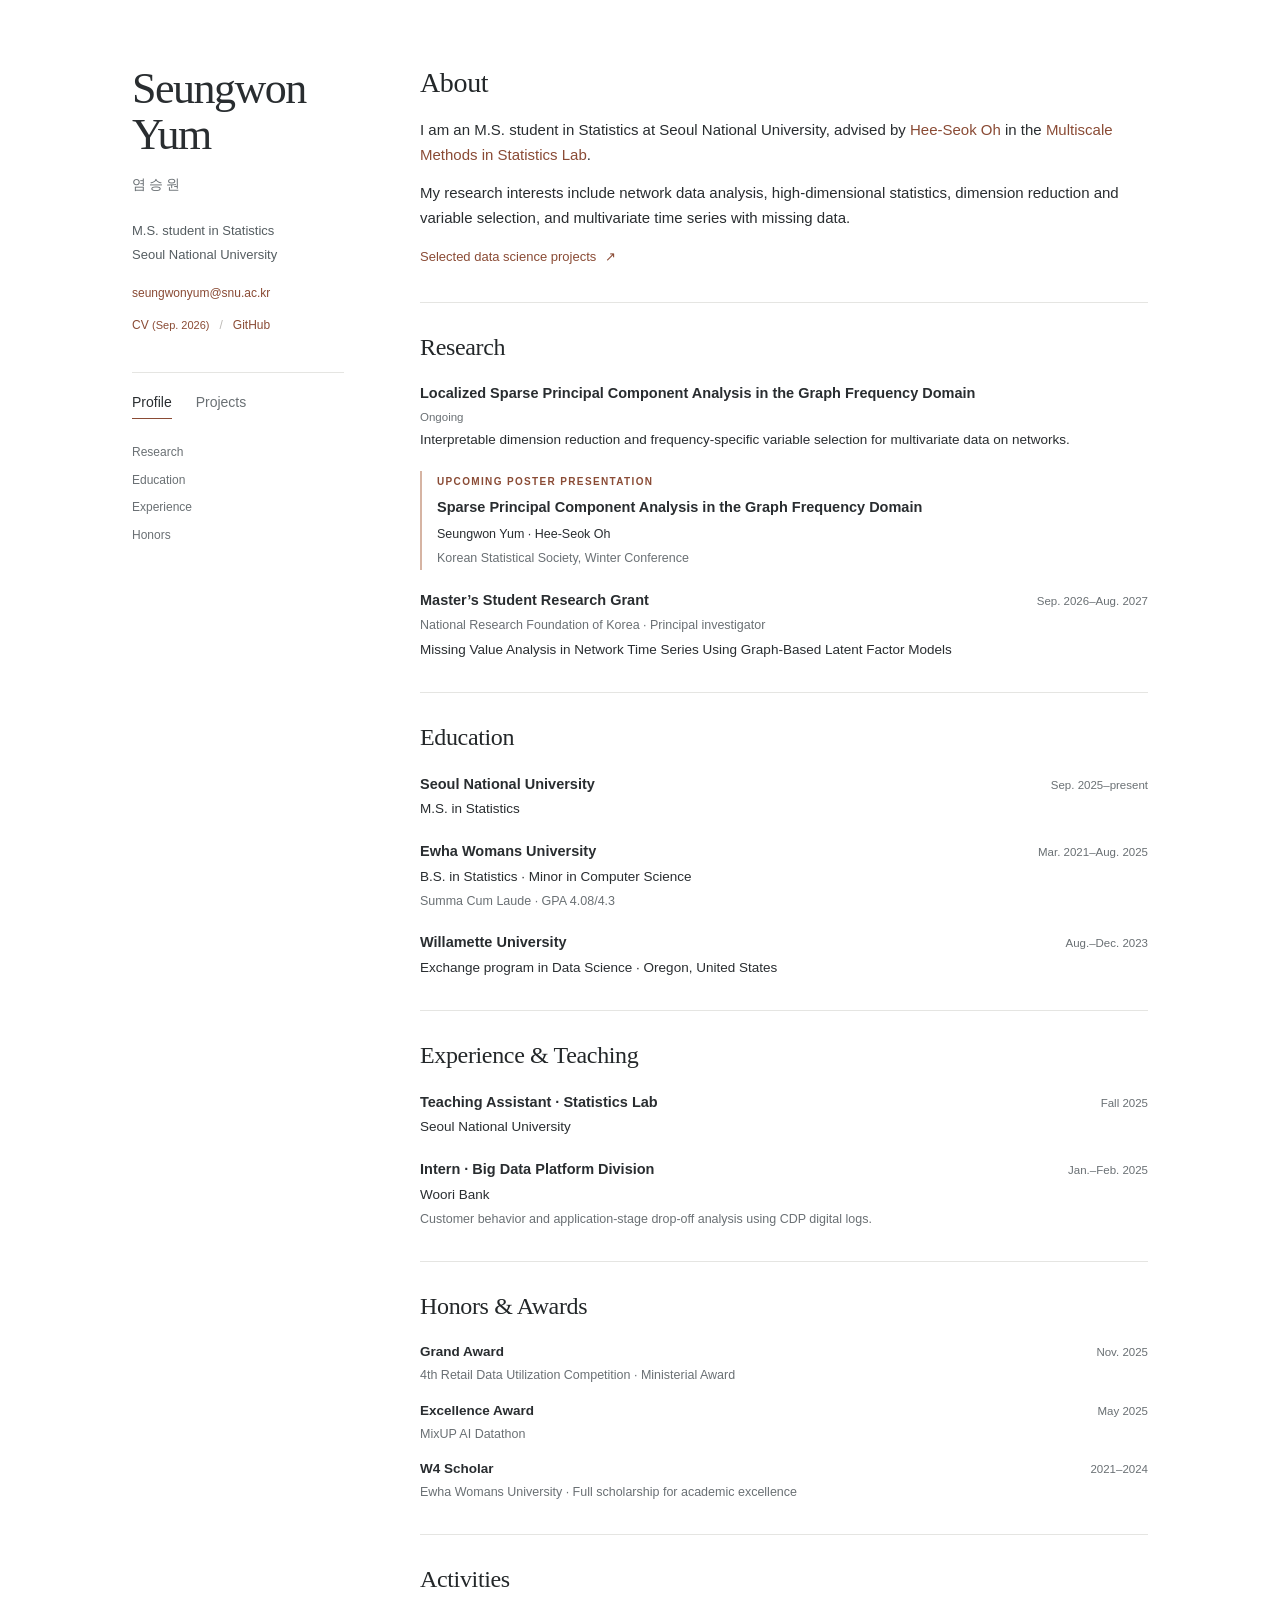
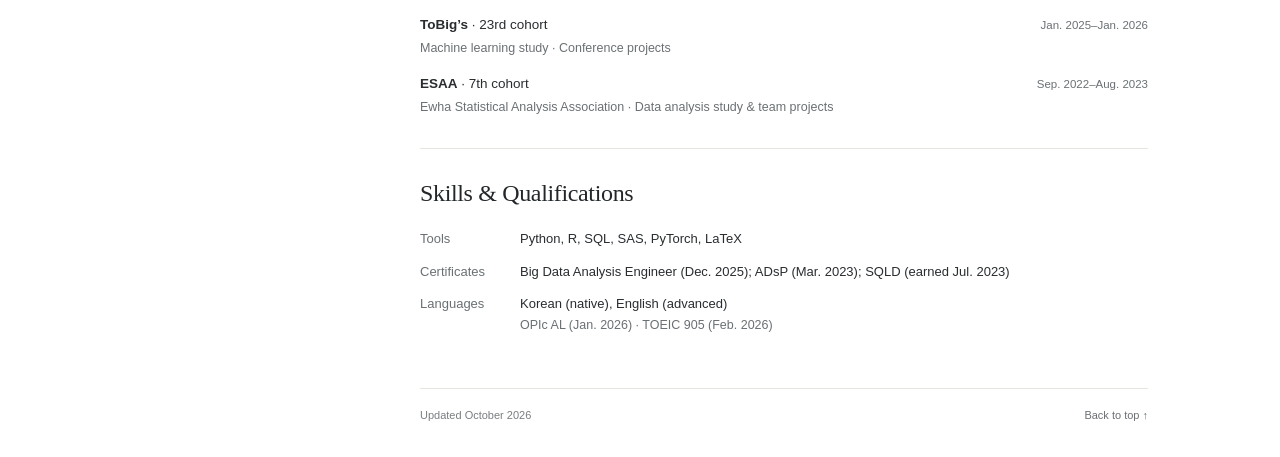
==== commit c796f0c5: "Focus profile on research and selected work; use full research title" ====
--- a/index.html
+++ b/index.html
@@ -19,10 +19,10 @@
 <section class="intro" aria-labelledby="about-title"><h1 id="about-title">About</h1>
 <p>I am an M.S. student in Statistics at Seoul National University, advised by <a href="https://sites.google.com/site/heeseokoh" target="_blank" rel="noopener">Hee-Seok Oh</a> in the <a href="https://sites.google.com/view/snumultiscale/" target="_blank" rel="noopener">Multiscale Methods in Statistics Lab</a>.</p>
 <p>My research interests include network data analysis, high-dimensional statistics, dimension reduction and variable selection, and multivariate time series with missing data.</p>
-<a class="text-link" href="projects.html">Data science projects &amp; code <span aria-hidden="true">↗</span></a>
+<a class="text-link" href="projects.html">Selected data science projects <span aria-hidden="true">↗</span></a>
 </section>
 <section id="research"><h2>Research</h2>
-<article class="entry"><div class="entry-heading"><h3>Localized Sparse PCA in the Graph Frequency Domain</h3><span class="date">Ongoing</span></div><p>Interpretable dimension reduction and frequency-specific variable selection for multivariate data on networks.</p></article>
+<article class="entry"><div class="entry-heading"><h3>Localized Sparse Principal Component Analysis in the Graph Frequency Domain</h3><span class="date">Ongoing</span></div><p>Interpretable dimension reduction and frequency-specific variable selection for multivariate data on networks.</p></article>
 <article class="entry presentation"><p class="eyebrow">Upcoming poster presentation</p><h3>Sparse Principal Component Analysis in the Graph Frequency Domain</h3><p class="authors">Seungwon Yum · Hee-Seok Oh</p><p class="meta">Korean Statistical Society, Winter Conference</p></article>
 <article class="entry"><div class="entry-heading"><h3>Master’s Student Research Grant</h3><span class="date">Sep. 2026–Aug. 2027</span></div><p class="meta">National Research Foundation of Korea · Principal investigator</p><p>Missing Value Analysis in Network Time Series Using Graph-Based Latent Factor Models</p></article>
 </section>
@@ -32,7 +32,6 @@
 <article class="entry"><div class="entry-heading"><h3>Willamette University</h3><span class="date">Aug.–Dec. 2023</span></div><p>Exchange program in Data Science · Oregon, United States</p></article>
 </div></section>
 <section id="experience"><h2>Experience &amp; Teaching</h2><div class="entries">
-<article class="entry"><div class="entry-heading"><h3>Graduate Researcher</h3><span class="date">Dec. 2025–present</span></div><p>Multiscale Methods in Statistics Lab, Seoul National University</p></article>
 <article class="entry"><div class="entry-heading"><h3>Teaching Assistant · Statistics Lab</h3><span class="date">Fall 2025</span></div><p>Seoul National University</p></article>
 <article class="entry"><div class="entry-heading"><h3>Intern · Big Data Platform Division</h3><span class="date">Jan.–Feb. 2025</span></div><p>Woori Bank</p><p class="meta">Customer behavior and application-stage drop-off analysis using CDP digital logs.</p></article>
 </div></section>
@@ -42,8 +41,8 @@
 <li><div><strong>W4 Scholar</strong><span class="meta">Ewha Womans University · Full scholarship for academic excellence</span></div><span class="date">2021–2024</span></li>
 </ul></section>
 <section id="community"><h2>Activities</h2><ul class="compact-list">
-<li><div><strong>ToBig’s</strong> · 23rd cohort<span class="meta">Data science community</span></div><span class="date">Jan. 2025–Jan. 2026</span></li>
-<li><div><strong>ESAA</strong> · 7th cohort<span class="meta">Ewha Statistical Analysis Association</span></div><span class="date">Sep. 2022–Aug. 2023</span></li>
+<li><div><strong>ToBig’s</strong> · 23rd cohort<span class="meta">Machine learning study · Conference projects</span></div><span class="date">Jan. 2025–Jan. 2026</span></li>
+<li><div><strong>ESAA</strong> · 7th cohort<span class="meta">Ewha Statistical Analysis Association · Data analysis study &amp; team projects</span></div><span class="date">Sep. 2022–Aug. 2023</span></li>
 </ul></section>
 <section id="additional"><h2>Skills &amp; Qualifications</h2><dl class="qualifications">
 <div><dt>Tools</dt><dd>Python, R, SQL, SAS, PyTorch, LaTeX</dd></div>
--- a/styles.css
+++ b/styles.css
@@ -1,9 +1,9 @@
 
 :root{--ink:#292d30;--muted:#6a7074;--accent:#8a4b35;--line:#e5e5e2;--serif:Georgia,"Times New Roman",serif;--sans:-apple-system,BlinkMacSystemFont,"Segoe UI",Arial,sans-serif}
-*{box-sizing:border-box}html{scroll-behavior:smooth;scroll-padding-top:32px}body{margin:0;background:#fff;color:var(--ink);font-family:var(--sans);font-size:15px;line-height:1.7;-webkit-font-smoothing:antialiased}a{color:var(--accent);text-decoration:none;text-underline-offset:4px}a:hover{text-decoration:underline}a:focus-visible,summary:focus-visible{outline:2px solid var(--accent);outline-offset:5px;border-radius:1px}::selection{background:#efe1d9;color:#222}.layout{max-width:1100px;margin:0 auto;padding:66px 42px 32px;display:grid;grid-template-columns:212px minmax(0,1fr);gap:76px}.identity{align-self:start;position:sticky;top:56px}.name{font-family:var(--serif);font-size:44px;line-height:1.04;letter-spacing:-1.5px;color:var(--ink);display:inline-block}.name span{display:block}.name:hover{text-decoration:none}.korean-name{font-size:14px;color:var(--muted);letter-spacing:3px;margin:15px 0 23px}.affiliation{font-size:13px;line-height:1.8;margin:0 0 16px;color:#555d61}.affiliation span{display:block}.contact{font-size:12px;line-height:1.9}.contact .email{display:block;margin-bottom:9px}.contact .sep{margin:0 10px;color:#bcb9b5}.cv-date{font-size:11px}.page-nav{display:flex;gap:24px;margin-top:35px;border-top:1px solid var(--line);padding-top:18px;font-size:14px}.page-nav a{color:var(--muted);padding:0 0 4px}.page-nav a[aria-current]{color:var(--ink);border-bottom:1px solid var(--accent)}.section-nav{display:flex;flex-direction:column;align-items:flex-start;gap:7px;margin-top:23px;font-size:12px}.section-nav a{color:var(--muted)}.content{min-width:0}h1,h2,h3,p{margin:0}h1,h2{font-family:var(--serif);font-weight:400;color:#232729;letter-spacing:-.35px}h1{font-size:28px;line-height:1.2;margin:0 0 17px}h2{font-size:24px;line-height:1.3;margin-bottom:19px}h3{font-family:var(--sans);font-size:14.5px;font-weight:600;line-height:1.55}p+p{margin-top:8px}.intro{padding-bottom:28px}.intro p{margin:0 0 12px}.intro .text-link{display:inline-block;font-size:13px;margin-top:1px}.text-link span{margin-left:5px}main>section+section{padding-top:29px;border-top:1px solid var(--line);margin-top:6px}section{padding-bottom:25px;scroll-margin-top:28px}.entry+.entry{margin-top:19px}.entry-heading{display:flex;justify-content:space-between;align-items:baseline;gap:18px}.entry-heading h3{flex:1}.date{flex-shrink:0;color:var(--muted);font-size:11.5px;font-variant-numeric:tabular-nums;line-height:1.6;white-space:nowrap}.entry p{font-size:13.5px;line-height:1.7;margin-top:3px}.entry .meta,.meta{font-size:12.5px;line-height:1.65;color:var(--muted)}.entry .eyebrow{font-size:10px;text-transform:uppercase;letter-spacing:1.35px;font-weight:600;color:var(--accent);margin:0 0 6px}.presentation{padding:2px 0 2px 15px;border-left:2px solid #d6b4a3}.presentation h3{max-width:530px}.entry .authors{font-size:12.5px;margin-top:5px}.compact-list{list-style:none;padding:0;margin:0}.compact-list li{display:flex;justify-content:space-between;align-items:baseline;gap:22px;font-size:13.5px;margin-bottom:14px}.compact-list li:last-child{margin-bottom:0}.compact-list strong{font-weight:600}.compact-list .meta{display:block;margin-top:1px}.qualifications{margin:0;font-size:13px}.qualifications>div{display:grid;grid-template-columns:88px 1fr;gap:12px;margin-bottom:10px}.qualifications dt{color:var(--muted)}.qualifications dd{margin:0}.qualifications .meta{display:block}footer{border-top:1px solid var(--line);margin-top:18px;padding-top:17px;display:flex;justify-content:space-between;font-size:11px;color:#7a7d7f}footer a{color:var(--muted)}.skip{position:fixed;top:-60px;left:12px;background:white;border:1px solid var(--accent);padding:6px 14px;z-index:3}.skip:focus{top:12px}
-.project-list{padding-bottom:0}.project{padding-bottom:25px}.project+.project{padding-top:25px;border-top:1px solid var(--line)}.project-context{font-size:11.5px;color:var(--muted);margin-bottom:6px}.project-context span{white-space:nowrap}.project h2{font-size:22px;margin:0 0 5px}.project .role{font-size:12px;color:var(--muted);margin-bottom:11px}.project>p:not(.project-context):not(.role){font-size:13.5px}.project .outcome{font-size:12px!important;color:var(--accent);margin-top:9px}.resource-links{display:flex;flex-wrap:wrap;gap:17px;margin-top:9px;font-size:12px}.resource-links a{text-decoration:underline;text-decoration-color:#ddc6ba}.resource-links a:hover{text-decoration-color:var(--accent)}.archive{margin-top:13px}.archive summary{cursor:pointer;font-size:13px;color:var(--accent);width:fit-content}.archive-list,.repository-list{list-style:none;padding:0;margin:18px 0 0}.archive-list li{padding:12px 0;border-bottom:1px solid var(--line)}.archive-list h3{font-size:13px}.archive-list .resource-links{margin-top:3px}.additional-work{margin-top:16px}.repository-list li{margin:0 0 16px}.repository-list>li>a{font-size:13px;overflow-wrap:anywhere}.repository-list p{margin-top:2px}.repository-list p a{color:var(--muted);text-decoration:underline}
+*{box-sizing:border-box}html{scroll-behavior:smooth;scroll-padding-top:32px}body{margin:0;background:#fff;color:var(--ink);font-family:var(--sans);font-size:15px;line-height:1.7;-webkit-font-smoothing:antialiased}a{color:var(--accent);text-decoration:none;text-underline-offset:4px}a:hover{text-decoration:underline}a:focus-visible{outline:2px solid var(--accent);outline-offset:5px;border-radius:1px}::selection{background:#efe1d9;color:#222}.layout{max-width:1100px;margin:0 auto;padding:66px 42px 32px;display:grid;grid-template-columns:212px minmax(0,1fr);gap:76px}.identity{align-self:start;position:sticky;top:56px}.name{font-family:var(--serif);font-size:44px;line-height:1.04;letter-spacing:-1.5px;color:var(--ink);display:inline-block}.name span{display:block}.name:hover{text-decoration:none}.korean-name{font-size:14px;color:var(--muted);letter-spacing:3px;margin:15px 0 23px}.affiliation{font-size:13px;line-height:1.8;margin:0 0 16px;color:#555d61}.affiliation span{display:block}.contact{font-size:12px;line-height:1.9}.contact .email{display:block;margin-bottom:9px}.contact .sep{margin:0 10px;color:#bcb9b5}.cv-date{font-size:11px}.page-nav{display:flex;gap:24px;margin-top:35px;border-top:1px solid var(--line);padding-top:18px;font-size:14px}.page-nav a{color:var(--muted);padding:0 0 4px}.page-nav a[aria-current]{color:var(--ink);border-bottom:1px solid var(--accent)}.section-nav{display:flex;flex-direction:column;align-items:flex-start;gap:7px;margin-top:23px;font-size:12px}.section-nav a{color:var(--muted)}.content{min-width:0}h1,h2,h3,p{margin:0}h1,h2{font-family:var(--serif);font-weight:400;color:#232729;letter-spacing:-.35px}h1{font-size:28px;line-height:1.2;margin:0 0 17px}h2{font-size:24px;line-height:1.3;margin-bottom:19px}h3{font-family:var(--sans);font-size:14.5px;font-weight:600;line-height:1.55}p+p{margin-top:8px}.intro{padding-bottom:28px}.intro p{margin:0 0 12px}.intro .text-link{display:inline-block;font-size:13px;margin-top:1px}.text-link span{margin-left:5px}main>section+section{padding-top:29px;border-top:1px solid var(--line);margin-top:6px}section{padding-bottom:25px;scroll-margin-top:28px}.entry+.entry{margin-top:19px}.entry-heading{display:flex;justify-content:space-between;align-items:baseline;gap:18px}.entry-heading h3{flex:1}.date{flex-shrink:0;color:var(--muted);font-size:11.5px;font-variant-numeric:tabular-nums;line-height:1.6;white-space:nowrap}.entry p{font-size:13.5px;line-height:1.7;margin-top:3px}.entry .meta,.meta{font-size:12.5px;line-height:1.65;color:var(--muted)}.entry .eyebrow{font-size:10px;text-transform:uppercase;letter-spacing:1.35px;font-weight:600;color:var(--accent);margin:0 0 6px}.presentation{padding:2px 0 2px 15px;border-left:2px solid #d6b4a3}.presentation h3{max-width:530px}.entry .authors{font-size:12.5px;margin-top:5px}.compact-list{list-style:none;padding:0;margin:0}.compact-list li{display:flex;justify-content:space-between;align-items:baseline;gap:22px;font-size:13.5px;margin-bottom:14px}.compact-list li:last-child{margin-bottom:0}.compact-list strong{font-weight:600}.compact-list .meta{display:block;margin-top:1px}.qualifications{margin:0;font-size:13px}.qualifications>div{display:grid;grid-template-columns:88px 1fr;gap:12px;margin-bottom:10px}.qualifications dt{color:var(--muted)}.qualifications dd{margin:0}.qualifications .meta{display:block}footer{border-top:1px solid var(--line);margin-top:18px;padding-top:17px;display:flex;justify-content:space-between;font-size:11px;color:#7a7d7f}footer a{color:var(--muted)}.skip{position:fixed;top:-60px;left:12px;background:white;border:1px solid var(--accent);padding:6px 14px;z-index:3}.skip:focus{top:12px}
+.project-list{padding-bottom:0}.project{padding-bottom:25px}.project+.project{padding-top:25px;border-top:1px solid var(--line)}.project-context{font-size:11.5px;color:var(--muted);margin-bottom:6px}.project-context span{white-space:nowrap}.project h2{font-size:22px;margin:0 0 5px}.project .role{font-size:12px;color:var(--muted);margin-bottom:11px}.project>p:not(.project-context):not(.role){font-size:13.5px}.project .outcome{font-size:12px!important;color:var(--accent);margin-top:9px}.resource-links{display:flex;flex-wrap:wrap;gap:17px;margin-top:9px;font-size:12px}.resource-links a{text-decoration:underline;text-decoration-color:#ddc6ba}.resource-links a:hover{text-decoration-color:var(--accent)}
 @media(min-width:900px){#research>.entry:first-of-type .entry-heading{display:block}#research>.entry:first-of-type .date{display:block;margin:3px 0}#research>.entry:last-of-type .entry-heading{flex-wrap:wrap;gap:3px 16px}}
 @media(max-width:900px){.layout{grid-template-columns:185px minmax(0,1fr);gap:40px;padding:50px 30px}.name{font-size:39px}.entry-heading{display:block}.entry-heading .date{display:block;margin-top:2px}.compact-list li{gap:14px}.compact-list .date{font-size:10.5px}}
 @media(max-width:680px){html{scroll-padding-top:20px}.layout{display:block;padding:32px 24px 24px}.identity{position:static;margin-bottom:32px}.name{font-size:37px;letter-spacing:-1.2px}.name span{display:inline}.korean-name{display:inline-block;vertical-align:baseline;margin:0 0 0 11px;letter-spacing:2px;font-size:12px}.affiliation{margin:13px 0 11px;font-size:12px;line-height:1.65}.affiliation span{display:inline}.affiliation span:before{content:" · "}.contact{font-size:12px;display:flex;flex-wrap:wrap;gap:2px 18px}.contact .email{margin:0}.page-nav{margin-top:21px;padding-top:13px;gap:26px;font-size:13px}.section-nav{display:none}body{font-size:14px;line-height:1.75}h1{font-size:26px;margin-bottom:14px}h2{font-size:22px;margin-bottom:17px}.intro{padding-bottom:23px}main>section+section{padding-top:25px}.entry-heading{display:block}.entry-heading .date{margin:1px 0 4px;font-size:11px}.entry h3{font-size:14px}.entry p{font-size:13px}.entry+.entry{margin-top:18px}.compact-list li{display:block;font-size:13px;margin-bottom:17px}.compact-list li .date{display:block;margin-top:2px;font-size:11px}.qualifications>div{grid-template-columns:76px 1fr;gap:10px}.project h2{font-size:22px}.project-context{font-size:11px}.project-context span{display:block}.project-context span:first-letter{color:transparent}footer{font-size:10px;gap:12px}.presentation{padding-left:13px}}
 @media(prefers-reduced-motion:reduce){html{scroll-behavior:auto}}
-@media print{.layout{display:block;padding:0;max-width:none}.identity{position:static;margin:0 0 24px}.name span{display:inline}.section-nav,.page-nav,.skip,footer{display:none}.korean-name{margin:10px 0}.affiliation{margin:0}.contact{margin-top:5px}.entry,.project{break-inside:avoid}a{color:inherit}details{display:block}details>*{display:block}}
+@media print{.layout{display:block;padding:0;max-width:none}.identity{position:static;margin:0 0 24px}.name span{display:inline}.section-nav,.page-nav,.skip,footer{display:none}.korean-name{margin:10px 0}.affiliation{margin:0}.contact{margin-top:5px}.entry,.project{break-inside:avoid}a{color:inherit}}
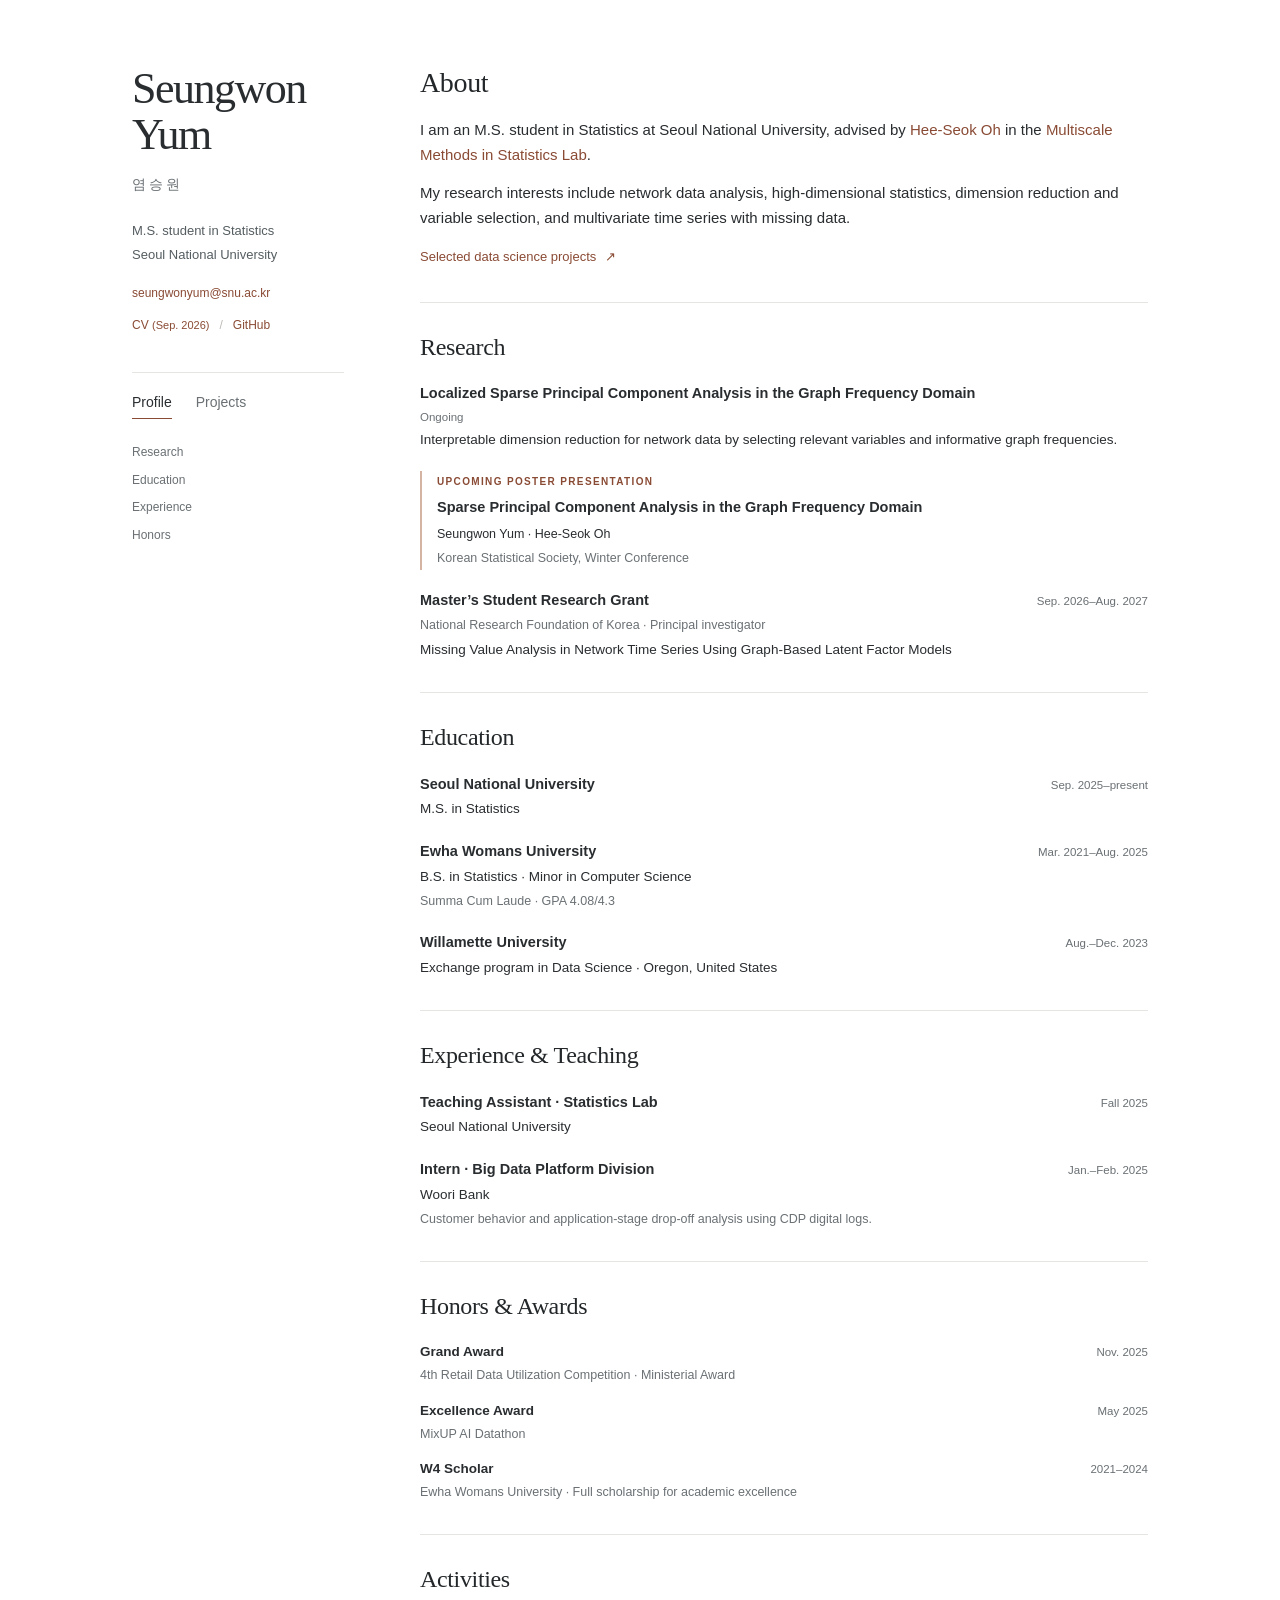
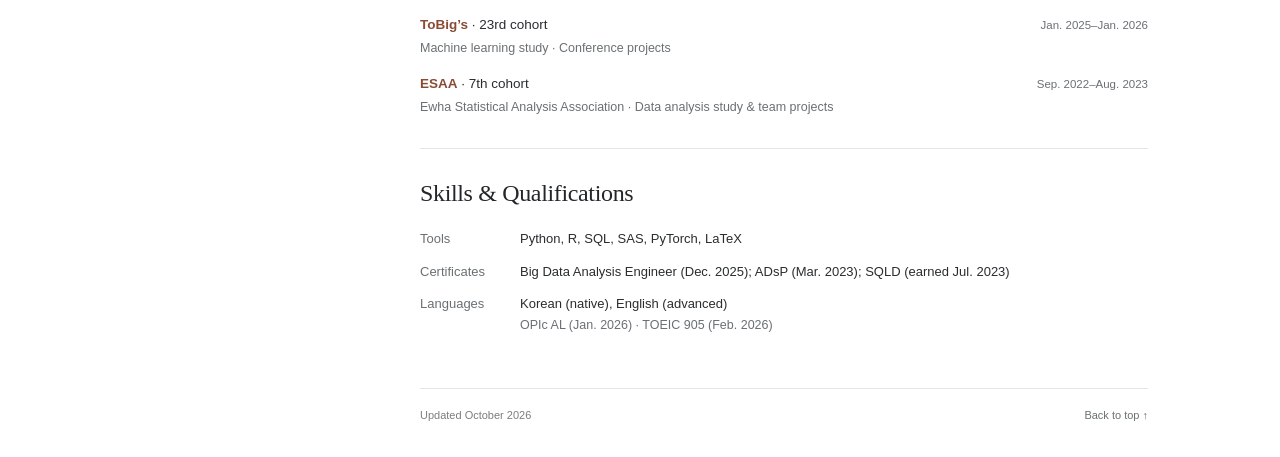
==== commit adf99148: "Clarify localized research and unify project presentation with direct material links" ====
--- a/index.html
+++ b/index.html
@@ -22,7 +22,7 @@
 <a class="text-link" href="projects.html">Selected data science projects <span aria-hidden="true">↗</span></a>
 </section>
 <section id="research"><h2>Research</h2>
-<article class="entry"><div class="entry-heading"><h3>Localized Sparse Principal Component Analysis in the Graph Frequency Domain</h3><span class="date">Ongoing</span></div><p>Interpretable dimension reduction and frequency-specific variable selection for multivariate data on networks.</p></article>
+<article class="entry"><div class="entry-heading"><h3>Localized Sparse Principal Component Analysis in the Graph Frequency Domain</h3><span class="date">Ongoing</span></div><p>Interpretable dimension reduction for network data by selecting relevant variables and informative graph frequencies.</p></article>
 <article class="entry presentation"><p class="eyebrow">Upcoming poster presentation</p><h3>Sparse Principal Component Analysis in the Graph Frequency Domain</h3><p class="authors">Seungwon Yum · Hee-Seok Oh</p><p class="meta">Korean Statistical Society, Winter Conference</p></article>
 <article class="entry"><div class="entry-heading"><h3>Master’s Student Research Grant</h3><span class="date">Sep. 2026–Aug. 2027</span></div><p class="meta">National Research Foundation of Korea · Principal investigator</p><p>Missing Value Analysis in Network Time Series Using Graph-Based Latent Factor Models</p></article>
 </section>
@@ -41,8 +41,8 @@
 <li><div><strong>W4 Scholar</strong><span class="meta">Ewha Womans University · Full scholarship for academic excellence</span></div><span class="date">2021–2024</span></li>
 </ul></section>
 <section id="community"><h2>Activities</h2><ul class="compact-list">
-<li><div><strong>ToBig’s</strong> · 23rd cohort<span class="meta">Machine learning study · Conference projects</span></div><span class="date">Jan. 2025–Jan. 2026</span></li>
-<li><div><strong>ESAA</strong> · 7th cohort<span class="meta">Ewha Statistical Analysis Association · Data analysis study &amp; team projects</span></div><span class="date">Sep. 2022–Aug. 2023</span></li>
+<li><div><strong><a href="https://www.datamarket.ai.kr/" target="_blank" rel="noopener">ToBig’s</a></strong> · 23rd cohort<span class="meta">Machine learning study · Conference projects</span></div><span class="date">Jan. 2025–Jan. 2026</span></li>
+<li><div><strong><a href="https://nature.ewha.ac.kr/naturea/activity/esaa.do" target="_blank" rel="noopener">ESAA</a></strong> · 7th cohort<span class="meta">Ewha Statistical Analysis Association · Data analysis study &amp; team projects</span></div><span class="date">Sep. 2022–Aug. 2023</span></li>
 </ul></section>
 <section id="additional"><h2>Skills &amp; Qualifications</h2><dl class="qualifications">
 <div><dt>Tools</dt><dd>Python, R, SQL, SAS, PyTorch, LaTeX</dd></div>
--- a/styles.css
+++ b/styles.css
@@ -1,9 +1,9 @@
 
 :root{--ink:#292d30;--muted:#6a7074;--accent:#8a4b35;--line:#e5e5e2;--serif:Georgia,"Times New Roman",serif;--sans:-apple-system,BlinkMacSystemFont,"Segoe UI",Arial,sans-serif}
 *{box-sizing:border-box}html{scroll-behavior:smooth;scroll-padding-top:32px}body{margin:0;background:#fff;color:var(--ink);font-family:var(--sans);font-size:15px;line-height:1.7;-webkit-font-smoothing:antialiased}a{color:var(--accent);text-decoration:none;text-underline-offset:4px}a:hover{text-decoration:underline}a:focus-visible{outline:2px solid var(--accent);outline-offset:5px;border-radius:1px}::selection{background:#efe1d9;color:#222}.layout{max-width:1100px;margin:0 auto;padding:66px 42px 32px;display:grid;grid-template-columns:212px minmax(0,1fr);gap:76px}.identity{align-self:start;position:sticky;top:56px}.name{font-family:var(--serif);font-size:44px;line-height:1.04;letter-spacing:-1.5px;color:var(--ink);display:inline-block}.name span{display:block}.name:hover{text-decoration:none}.korean-name{font-size:14px;color:var(--muted);letter-spacing:3px;margin:15px 0 23px}.affiliation{font-size:13px;line-height:1.8;margin:0 0 16px;color:#555d61}.affiliation span{display:block}.contact{font-size:12px;line-height:1.9}.contact .email{display:block;margin-bottom:9px}.contact .sep{margin:0 10px;color:#bcb9b5}.cv-date{font-size:11px}.page-nav{display:flex;gap:24px;margin-top:35px;border-top:1px solid var(--line);padding-top:18px;font-size:14px}.page-nav a{color:var(--muted);padding:0 0 4px}.page-nav a[aria-current]{color:var(--ink);border-bottom:1px solid var(--accent)}.section-nav{display:flex;flex-direction:column;align-items:flex-start;gap:7px;margin-top:23px;font-size:12px}.section-nav a{color:var(--muted)}.content{min-width:0}h1,h2,h3,p{margin:0}h1,h2{font-family:var(--serif);font-weight:400;color:#232729;letter-spacing:-.35px}h1{font-size:28px;line-height:1.2;margin:0 0 17px}h2{font-size:24px;line-height:1.3;margin-bottom:19px}h3{font-family:var(--sans);font-size:14.5px;font-weight:600;line-height:1.55}p+p{margin-top:8px}.intro{padding-bottom:28px}.intro p{margin:0 0 12px}.intro .text-link{display:inline-block;font-size:13px;margin-top:1px}.text-link span{margin-left:5px}main>section+section{padding-top:29px;border-top:1px solid var(--line);margin-top:6px}section{padding-bottom:25px;scroll-margin-top:28px}.entry+.entry{margin-top:19px}.entry-heading{display:flex;justify-content:space-between;align-items:baseline;gap:18px}.entry-heading h3{flex:1}.date{flex-shrink:0;color:var(--muted);font-size:11.5px;font-variant-numeric:tabular-nums;line-height:1.6;white-space:nowrap}.entry p{font-size:13.5px;line-height:1.7;margin-top:3px}.entry .meta,.meta{font-size:12.5px;line-height:1.65;color:var(--muted)}.entry .eyebrow{font-size:10px;text-transform:uppercase;letter-spacing:1.35px;font-weight:600;color:var(--accent);margin:0 0 6px}.presentation{padding:2px 0 2px 15px;border-left:2px solid #d6b4a3}.presentation h3{max-width:530px}.entry .authors{font-size:12.5px;margin-top:5px}.compact-list{list-style:none;padding:0;margin:0}.compact-list li{display:flex;justify-content:space-between;align-items:baseline;gap:22px;font-size:13.5px;margin-bottom:14px}.compact-list li:last-child{margin-bottom:0}.compact-list strong{font-weight:600}.compact-list .meta{display:block;margin-top:1px}.qualifications{margin:0;font-size:13px}.qualifications>div{display:grid;grid-template-columns:88px 1fr;gap:12px;margin-bottom:10px}.qualifications dt{color:var(--muted)}.qualifications dd{margin:0}.qualifications .meta{display:block}footer{border-top:1px solid var(--line);margin-top:18px;padding-top:17px;display:flex;justify-content:space-between;font-size:11px;color:#7a7d7f}footer a{color:var(--muted)}.skip{position:fixed;top:-60px;left:12px;background:white;border:1px solid var(--accent);padding:6px 14px;z-index:3}.skip:focus{top:12px}
-.project-list{padding-bottom:0}.project{padding-bottom:25px}.project+.project{padding-top:25px;border-top:1px solid var(--line)}.project-context{font-size:11.5px;color:var(--muted);margin-bottom:6px}.project-context span{white-space:nowrap}.project h2{font-size:22px;margin:0 0 5px}.project .role{font-size:12px;color:var(--muted);margin-bottom:11px}.project>p:not(.project-context):not(.role){font-size:13.5px}.project .outcome{font-size:12px!important;color:var(--accent);margin-top:9px}.resource-links{display:flex;flex-wrap:wrap;gap:17px;margin-top:9px;font-size:12px}.resource-links a{text-decoration:underline;text-decoration-color:#ddc6ba}.resource-links a:hover{text-decoration-color:var(--accent)}
+.project-list{padding-bottom:0}.project{padding-bottom:25px}.project+.project{padding-top:25px;border-top:1px solid var(--line)}.project-heading{display:flex;align-items:baseline;justify-content:space-between;gap:16px}.project h2{font-family:var(--sans);font-size:15px;font-weight:600;line-height:1.55;letter-spacing:0;margin:0}.project-context{font-size:12.5px;color:var(--muted);margin-top:4px;line-height:1.65}.project .role{font-size:12.5px;line-height:1.65;margin:9px 0;color:#50585c}.role>span{color:var(--muted);font-size:11px;margin-right:6px}.project-description{font-size:13.5px;line-height:1.75}.resource-links{display:flex;flex-wrap:wrap;gap:17px;margin-top:11px;font-size:12px}.resource-links a{text-decoration:underline;text-decoration-color:#ddc6ba}.resource-links a:hover{text-decoration-color:var(--accent)}
 @media(min-width:900px){#research>.entry:first-of-type .entry-heading{display:block}#research>.entry:first-of-type .date{display:block;margin:3px 0}#research>.entry:last-of-type .entry-heading{flex-wrap:wrap;gap:3px 16px}}
 @media(max-width:900px){.layout{grid-template-columns:185px minmax(0,1fr);gap:40px;padding:50px 30px}.name{font-size:39px}.entry-heading{display:block}.entry-heading .date{display:block;margin-top:2px}.compact-list li{gap:14px}.compact-list .date{font-size:10.5px}}
-@media(max-width:680px){html{scroll-padding-top:20px}.layout{display:block;padding:32px 24px 24px}.identity{position:static;margin-bottom:32px}.name{font-size:37px;letter-spacing:-1.2px}.name span{display:inline}.korean-name{display:inline-block;vertical-align:baseline;margin:0 0 0 11px;letter-spacing:2px;font-size:12px}.affiliation{margin:13px 0 11px;font-size:12px;line-height:1.65}.affiliation span{display:inline}.affiliation span:before{content:" · "}.contact{font-size:12px;display:flex;flex-wrap:wrap;gap:2px 18px}.contact .email{margin:0}.page-nav{margin-top:21px;padding-top:13px;gap:26px;font-size:13px}.section-nav{display:none}body{font-size:14px;line-height:1.75}h1{font-size:26px;margin-bottom:14px}h2{font-size:22px;margin-bottom:17px}.intro{padding-bottom:23px}main>section+section{padding-top:25px}.entry-heading{display:block}.entry-heading .date{margin:1px 0 4px;font-size:11px}.entry h3{font-size:14px}.entry p{font-size:13px}.entry+.entry{margin-top:18px}.compact-list li{display:block;font-size:13px;margin-bottom:17px}.compact-list li .date{display:block;margin-top:2px;font-size:11px}.qualifications>div{grid-template-columns:76px 1fr;gap:10px}.project h2{font-size:22px}.project-context{font-size:11px}.project-context span{display:block}.project-context span:first-letter{color:transparent}footer{font-size:10px;gap:12px}.presentation{padding-left:13px}}
+@media(max-width:680px){html{scroll-padding-top:20px}.layout{display:block;padding:32px 24px 24px}.identity{position:static;margin-bottom:32px}.name{font-size:37px;letter-spacing:-1.2px}.name span{display:inline}.korean-name{display:inline-block;vertical-align:baseline;margin:0 0 0 11px;letter-spacing:2px;font-size:12px}.affiliation{margin:13px 0 11px;font-size:12px;line-height:1.65}.affiliation span{display:inline}.affiliation span:before{content:" · "}.contact{font-size:12px;display:flex;flex-wrap:wrap;gap:2px 18px}.contact .email{margin:0}.page-nav{margin-top:21px;padding-top:13px;gap:26px;font-size:13px}.section-nav{display:none}body{font-size:14px;line-height:1.75}h1{font-size:26px;margin-bottom:14px}h2{font-size:22px;margin-bottom:17px}.intro{padding-bottom:23px}main>section+section{padding-top:25px}.entry-heading{display:block}.entry-heading .date{margin:1px 0 4px;font-size:11px}.entry h3{font-size:14px}.entry p{font-size:13px}.entry+.entry{margin-top:18px}.compact-list li{display:block;font-size:13px;margin-bottom:17px}.compact-list li .date{display:block;margin-top:2px;font-size:11px}.qualifications>div{grid-template-columns:76px 1fr;gap:10px}.project-heading{display:block}.project h2{font-size:14px}.project-heading .date{display:block;margin-top:3px}.project-context{font-size:12px}.project .role{font-size:12px}footer{font-size:10px;gap:12px}.presentation{padding-left:13px}}
 @media(prefers-reduced-motion:reduce){html{scroll-behavior:auto}}
 @media print{.layout{display:block;padding:0;max-width:none}.identity{position:static;margin:0 0 24px}.name span{display:inline}.section-nav,.page-nav,.skip,footer{display:none}.korean-name{margin:10px 0}.affiliation{margin:0}.contact{margin-top:5px}.entry,.project{break-inside:avoid}a{color:inherit}}
